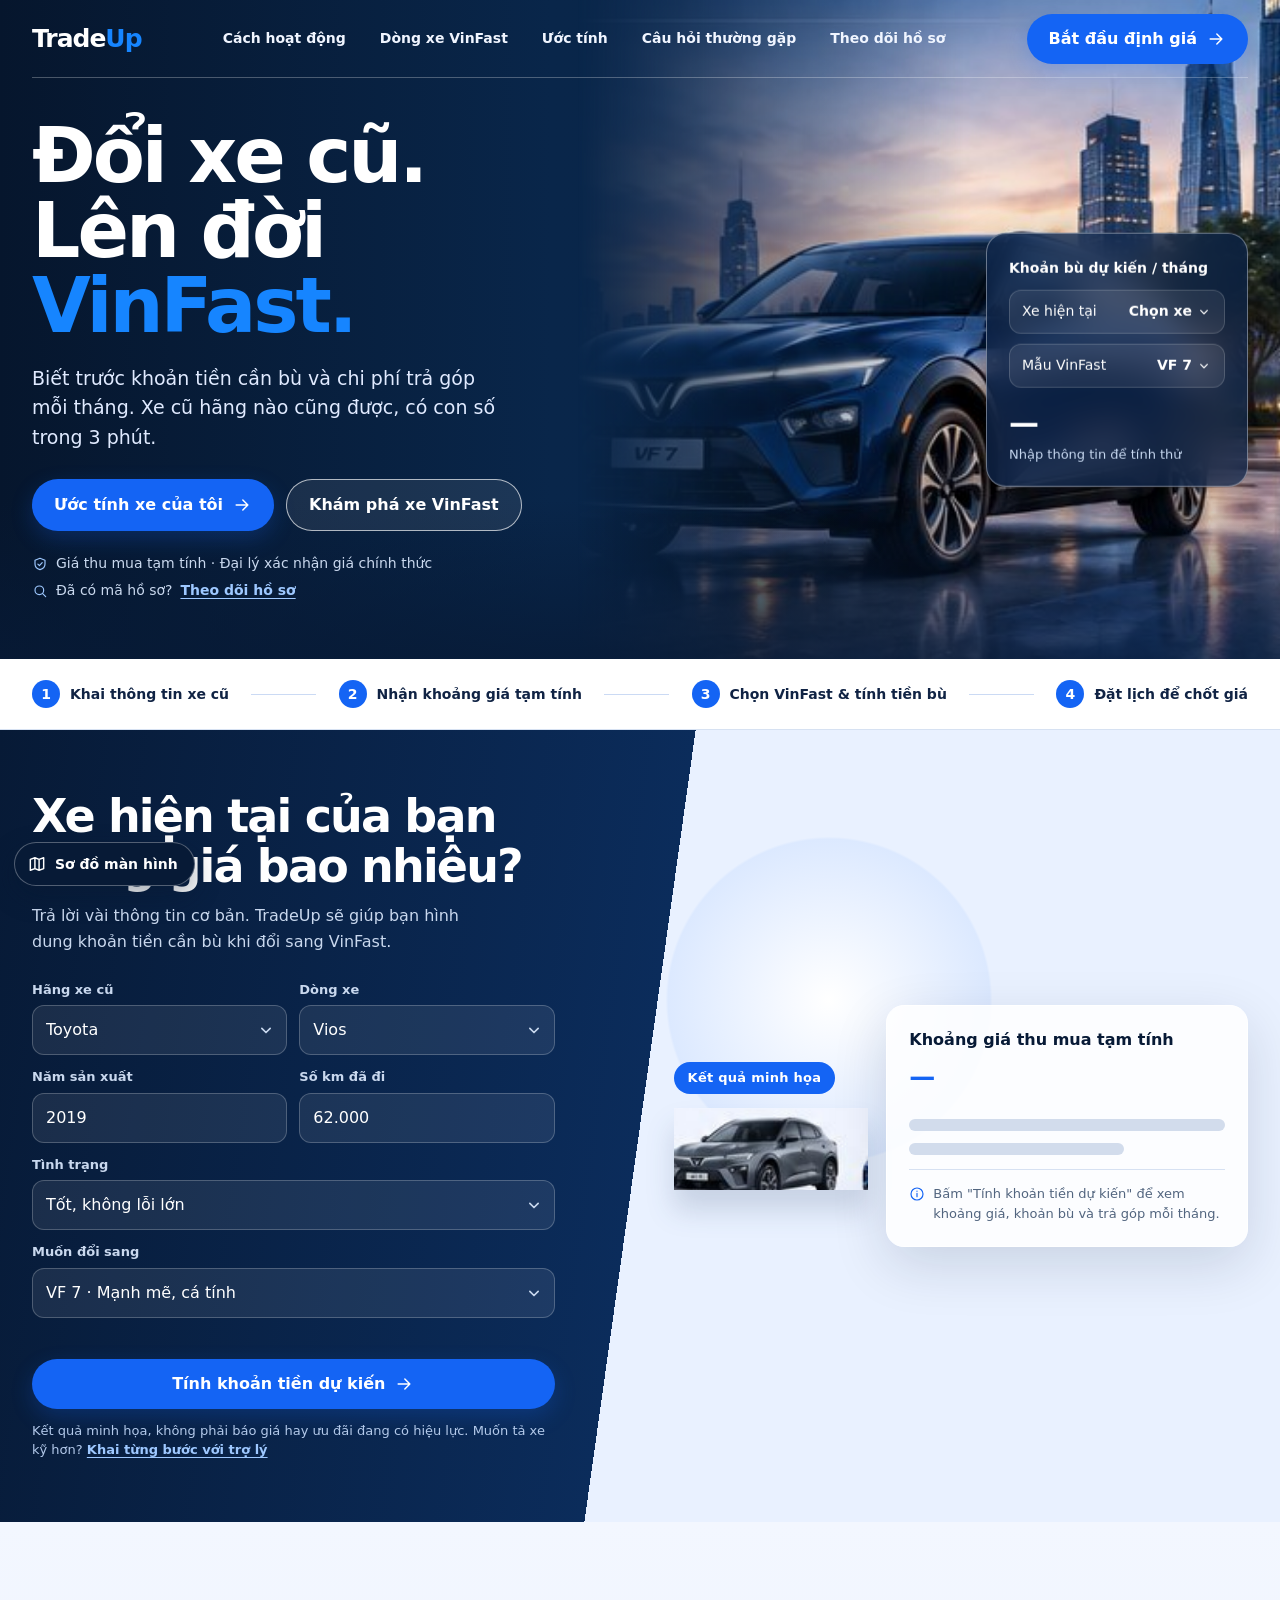
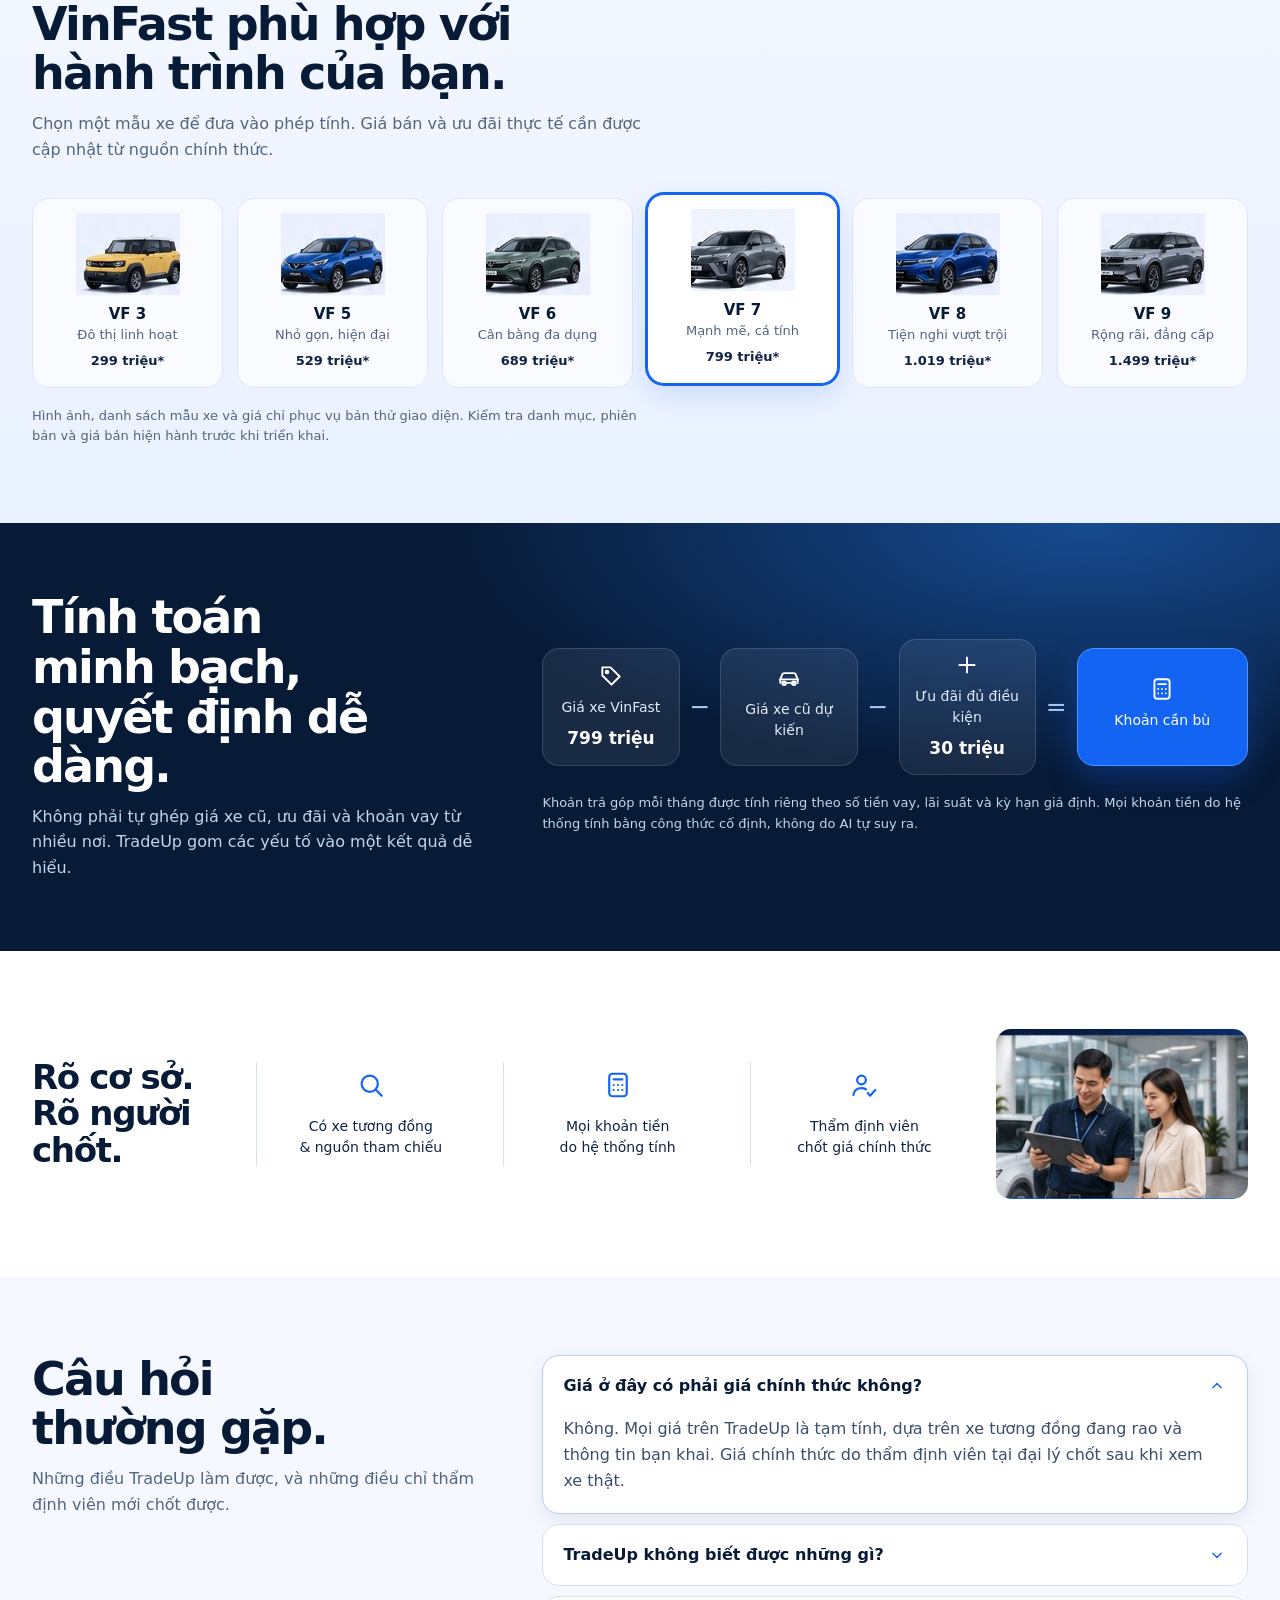
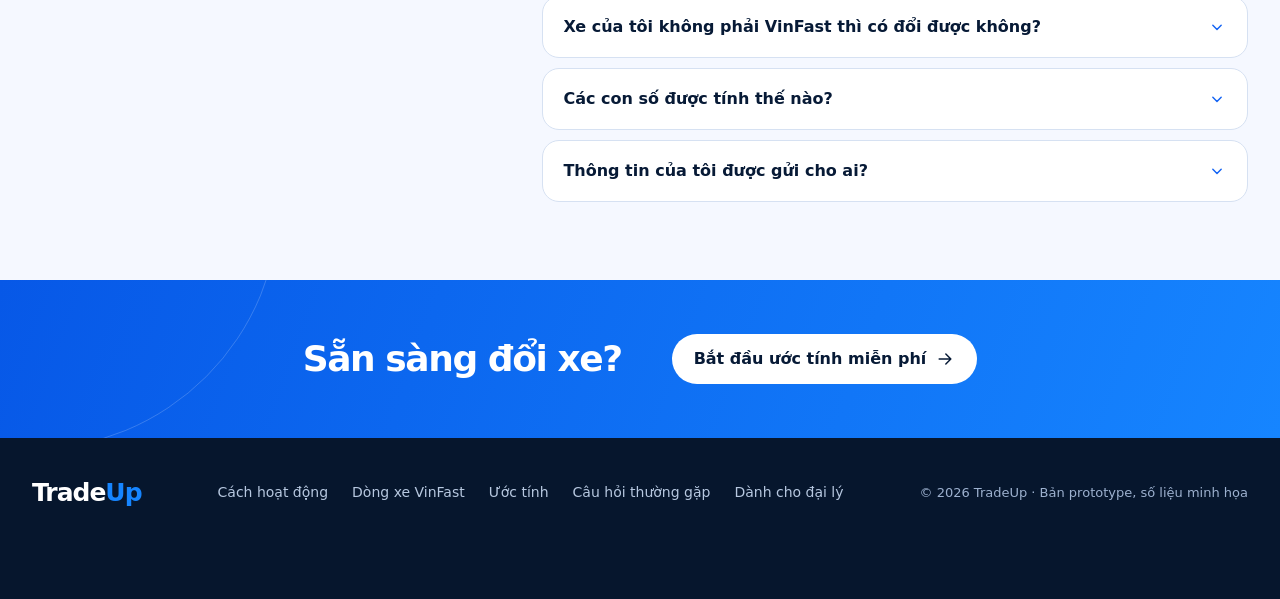
==== index.html @ f0292d06 "Add files via upload" ====
<!DOCTYPE html>
<html lang="vi">
<head>
<meta charset="UTF-8">
<meta name="viewport" content="width=device-width, initial-scale=1.0">
<meta name="theme-color" content="#071a36">
<meta name="description" content="TradeUp: biết trước khoảng giá xe cũ, khoản tiền cần bù và trả góp mỗi tháng khi đổi sang VinFast. Giá tạm tính, đại lý chốt giá chính thức.">
<title>TradeUp — Đổi xe cũ, lên đời VinFast</title>
<link rel="preload" as="image" href="assets/img/hero.jpg">
<link rel="stylesheet" href="assets/css/base.css">
</head>
<body>
<header class="topbar">
  <div class="container nav">
    <a class="logo" href="#home" aria-label="TradeUp, về đầu trang">Trade<span>Up</span></a>
    <nav class="navlinks" id="navlinks" aria-label="Điều hướng chính">
      <a href="#how">Cách hoạt động</a><a href="#models">Dòng xe VinFast</a>
      <a href="#estimate">Ước tính</a><a href="#faq">Câu hỏi thường gặp</a>
      <a href="flow.html#/track">Theo dõi hồ sơ</a>
    </nav>
    <a class="btn" href="#estimate">Bắt đầu định giá <svg class="ic" aria-hidden="true"><use href="#i-arrow"/></svg></a>
    <button class="iconbtn nav-menu" type="button" id="navMenu" aria-expanded="false" aria-controls="navlinks" aria-label="Mở menu"><svg class="ic" aria-hidden="true"><use href="#i-menu"/></svg></button>
  </div>
</header>

<main>
<section class="hero" id="home">
  <div class="hero-photo" role="img" aria-label="VinFast VF 7 màu xanh đậm trên phố đêm"></div>
  <div class="container hero-content">
    <div>
      <h1>Đổi xe cũ.<br>Lên đời <em>VinFast.</em></h1>
      <p class="hero-lead">Biết trước khoản tiền cần bù và chi phí trả góp mỗi tháng. Xe cũ hãng nào cũng được, có con số trong 3 phút.</p>
      <div class="hero-actions">
        <a class="btn" href="#estimate">Ước tính xe của tôi <svg class="ic" aria-hidden="true"><use href="#i-arrow"/></svg></a>
        <a class="btn ghost" href="#models">Khám phá xe VinFast</a>
      </div>
      <div class="hero-meta">
        <span><svg class="ic" aria-hidden="true"><use href="#i-shield"/></svg>Giá thu mua tạm tính · Đại lý xác nhận giá chính thức</span>
        <span><svg class="ic" aria-hidden="true"><use href="#i-search"/></svg>Đã có mã hồ sơ? <a class="link" href="flow.html#/track">Theo dõi hồ sơ</a></span>
      </div>
    </div>
    <div class="hero-visual">
      <aside class="hero-card" aria-label="Khoản bù dự kiến mỗi tháng">
        <strong>Khoản bù dự kiến / tháng</strong>
        <a class="field" href="#estimate"><span>Xe hiện tại</span><b id="heroCar">Chọn xe <svg class="ic" aria-hidden="true"><use href="#i-chevron"/></svg></b></a>
        <a class="field" href="#models"><span>Mẫu VinFast</span><b><span id="heroModel">VF 7</span> <svg class="ic" aria-hidden="true"><use href="#i-chevron"/></svg></b></a>
        <div class="amount" id="heroMonthly" aria-live="polite">—</div>
        <small id="heroHint">Nhập thông tin để tính thử</small>
      </aside>
    </div>
  </div>
</section>

<section class="steps" id="how" aria-label="Cách hoạt động">
  <ol class="container step-row">
    <li class="step"><b>1</b>Khai thông tin xe cũ</li><li class="step-line" aria-hidden="true"></li>
    <li class="step"><b>2</b>Nhận khoảng giá tạm tính</li><li class="step-line" aria-hidden="true"></li>
    <li class="step"><b>3</b>Chọn VinFast &amp; tính tiền bù</li><li class="step-line" aria-hidden="true"></li>
    <li class="step"><b>4</b>Đặt lịch để chốt giá</li>
  </ol>
</section>

<section class="valuation" id="estimate">
  <div class="container val-grid">
    <div class="val-form on-dark">
      <h2 class="display">Xe hiện tại của bạn<br>đáng giá bao nhiêu?</h2>
      <p>Trả lời vài thông tin cơ bản. TradeUp sẽ giúp bạn hình dung khoản tiền cần bù khi đổi sang VinFast.</p>
      <form id="tradeForm" novalidate>
        <div class="form-grid">
          <label>Hãng xe cũ<select class="control" id="brand"></select></label>
          <label>Dòng xe<select class="control" id="model"></select></label>
          <label>Năm sản xuất<input class="control num" id="year" type="number" inputmode="numeric" min="1990" max="2026" value="2019" required></label>
          <label>Số km đã đi<input class="control num" id="km" type="text" inputmode="numeric" value="62.000" autocomplete="off" required></label>
          <label class="full">Tình trạng<select class="control" id="condition"><option value="good">Tốt, không lỗi lớn</option><option value="normal">Đã qua sử dụng, từng va chạm nhẹ</option><option value="rough">Có hư hỏng cần kiểm tra</option></select></label>
          <label class="full">Muốn đổi sang<select class="control" id="target"></select></label>
        </div>
        <div class="form-error" id="formError" role="alert"></div>
        <button class="btn block" type="submit">Tính khoản tiền dự kiến <svg class="ic" aria-hidden="true"><use href="#i-arrow"/></svg></button>
        <p class="form-hint" id="formHint">Kết quả minh họa, không phải báo giá hay ưu đãi đang có hiệu lực. Muốn tả xe kỹ hơn? <a class="link" href="flow.html#/intake">Khai từng bước với trợ lý</a></p>
      </form>
    </div>
    <div class="val-preview">
      <div class="car-stage">
        <span class="pill">Kết quả minh họa</span>
        <img src="assets/img/used-car.jpg" width="125" height="82" alt="Hình minh họa xe đã qua sử dụng">
      </div>
      <div class="result-card" id="resultCard" aria-live="polite">
        <h3>Khoảng giá thu mua tạm tính</h3>
        <div id="resultBody">
          <div class="big">—</div>
          <div class="skeleton" style="margin:22px 0 12px"></div>
          <div class="skeleton" style="width:68%"></div>
          <div class="info"><svg class="ic" aria-hidden="true"><use href="#i-info"/></svg><span>Bấm "Tính khoản tiền dự kiến" để xem khoảng giá, khoản bù và trả góp mỗi tháng.</span></div>
        </div>
      </div>
    </div>
  </div>
</section>

<section class="models" id="models">
  <div class="container">
    <div class="section-head">
      <h2 class="display">VinFast phù hợp với<br>hành trình của bạn.</h2>
      <p>Chọn một mẫu xe để đưa vào phép tính. Giá bán và ưu đãi thực tế cần được cập nhật từ nguồn chính thức.</p>
    </div>
    <div class="model-grid" id="modelGrid"></div>
    <p class="model-note">Hình ảnh, danh sách mẫu xe và giá chỉ phục vụ bản thử giao diện. Kiểm tra danh mục, phiên bản và giá bán hiện hành trước khi triển khai.</p>
  </div>
</section>

<section class="calc-band on-dark" aria-labelledby="calcTitle">
  <div class="container calc-grid">
    <div>
      <h2 class="display" id="calcTitle">Tính toán minh bạch,<br>quyết định dễ dàng.</h2>
      <p>Không phải tự ghép giá xe cũ, ưu đãi và khoản vay từ nhiều nơi. TradeUp gom các yếu tố vào một kết quả dễ hiểu.</p>
    </div>
    <div>
      <div class="equation">
        <div class="eq-item"><svg class="ic" aria-hidden="true"><use href="#i-tag"/></svg>Giá xe VinFast<span class="v" id="eqList"></span></div><div class="operator" aria-hidden="true">−</div>
        <div class="eq-item"><svg class="ic" aria-hidden="true"><use href="#i-car"/></svg>Giá xe cũ dự kiến<span class="v" id="eqUsed"></span></div><div class="operator op-2" aria-hidden="true">−</div>
        <div class="eq-item"><svg class="ic" aria-hidden="true"><use href="#i-plus"/></svg>Ưu đãi đủ điều kiện<span class="v" id="eqPromo"></span></div><div class="operator" aria-hidden="true">=</div>
        <div class="eq-item result"><svg class="ic" aria-hidden="true"><use href="#i-calc"/></svg>Khoản cần bù<span class="v" id="eqTop"></span></div>
      </div>
      <p class="calc-note">Khoản trả góp mỗi tháng được tính riêng theo số tiền vay, lãi suất và kỳ hạn giả định. Mọi khoản tiền do hệ thống tính bằng công thức cố định, không do AI tự suy ra.</p>
    </div>
  </div>
</section>

<section class="trust" aria-labelledby="trustTitle">
  <div class="container trust-grid">
    <div class="trust-title"><h2 class="display" id="trustTitle">Rõ cơ sở.<br>Rõ người chốt.</h2></div>
    <div class="trust-item"><svg class="ic" aria-hidden="true"><use href="#i-search"/></svg><p>Có xe tương đồng<br>&amp; nguồn tham chiếu</p></div>
    <div class="trust-item"><svg class="ic" aria-hidden="true"><use href="#i-calc"/></svg><p>Mọi khoản tiền<br>do hệ thống tính</p></div>
    <div class="trust-item"><svg class="ic" aria-hidden="true"><use href="#i-usercheck"/></svg><p>Thẩm định viên<br>chốt giá chính thức</p></div>
    <img class="dealer-img" src="assets/img/dealer.jpg" width="434" height="187" loading="lazy" alt="Tư vấn viên trao đổi với khách hàng tại đại lý">
  </div>
</section>

<section class="faq" id="faq" aria-labelledby="faqTitle">
  <div class="container faq-grid">
    <div class="section-head">
      <h2 class="display" id="faqTitle">Câu hỏi<br>thường gặp.</h2>
      <p>Những điều TradeUp làm được, và những điều chỉ thẩm định viên mới chốt được.</p>
    </div>
    <div class="faq-list">
      <details open><summary>Giá ở đây có phải giá chính thức không?<svg class="ic" aria-hidden="true"><use href="#i-chevron"/></svg></summary><p>Không. Mọi giá trên TradeUp là tạm tính, dựa trên xe tương đồng đang rao và thông tin bạn khai. Giá chính thức do thẩm định viên tại đại lý chốt sau khi xem xe thật.</p></details>
      <details><summary>TradeUp không biết được những gì?<svg class="ic" aria-hidden="true"><use href="#i-chevron"/></svg></summary><p>Hệ thống không thấy được máy, gầm và giấy tờ xe. Lãi suất chỉ là số minh họa. Ưu đãi có thể thay đổi theo đợt và do đại lý xác nhận lần cuối.</p></details>
      <details><summary>Xe của tôi không phải VinFast thì có đổi được không?<svg class="ic" aria-hidden="true"><use href="#i-chevron"/></svg></summary><p>Được. TradeUp nhận xe cũ của mọi hãng, xăng hay điện. Xe mới thì chỉ tính cho các mẫu VinFast.</p></details>
      <details><summary>Các con số được tính thế nào?<svg class="ic" aria-hidden="true"><use href="#i-chevron"/></svg></summary><p>Khoản cần bù bằng giá xe VinFast trừ ưu đãi đủ điều kiện, trừ giá xe cũ tạm tính. Mỗi con số bấm vào được để xem nguồn và ngày dữ liệu. Tiền do công thức cố định tính, trợ lý AI chỉ giúp hiểu thông tin bạn nhập và giải thích kết quả.</p></details>
      <details><summary>Thông tin của tôi được gửi cho ai?<svg class="ic" aria-hidden="true"><use href="#i-chevron"/></svg></summary><p>Chỉ khi bạn bấm xác nhận gửi hồ sơ, thông tin xe, khoảng giá tạm tính, họ tên và số điện thoại mới được gửi cho đại lý bạn chọn. Lịch sử trò chuyện không được gửi.</p></details>
    </div>
  </div>
</section>

<section class="cta">
  <div class="container cta-inner"><h2>Sẵn sàng đổi xe?</h2><a class="btn light" href="#estimate">Bắt đầu ước tính miễn phí <svg class="ic" aria-hidden="true"><use href="#i-arrow"/></svg></a></div>
</section>
</main>

<footer class="footer">
  <div class="container footer-row">
    <a class="logo" href="#home">Trade<span>Up</span></a>
    <div class="footer-links"><a href="#how">Cách hoạt động</a><a href="#models">Dòng xe VinFast</a><a href="#estimate">Ước tính</a><a href="#faq">Câu hỏi thường gặp</a><a href="dealer.html">Dành cho đại lý</a></div>
    <small>© 2026 TradeUp · Bản prototype, số liệu minh họa</small>
  </div>
</footer>

<script src="assets/js/data.js"></script>
<script src="assets/js/store.js"></script>
<script src="assets/js/ui.js"></script>
<script src="assets/js/landing.js"></script>
</body>
</html>
---- assets/css/base.css ----
/* TradeUp: tokens + shared components + landing page.
   Look follows docs/tradeup-landing-page.html. */
:root {
  --blue: #1464f4; --blue-600: #0755df; --blue-300: #1685ff; --sky: #9ec8ff;
  --navy: #071a36; --navy-2: #0d2a52; --navy-deep: #06162d;
  --ink: #102344; --muted: #52657f; --ice: #eef4ff; --ground: #f5f8ff; --line: #d6e1f2; --white: #fff;
  --on-navy: #e0eaff; --on-navy-muted: #b9cbe6;
  --warn: #8a4a00; --warn-bg: #fff3dc; --warn-line: #f1cf8f;
  --danger: #b4232a; --danger-bg: #fdecec; --ok: #0b6b43; --ok-bg: #e3f6ec;
  --radius: 22px; --radius-md: 17px; --radius-sm: 12px;
  --shadow: 0 18px 55px rgba(7, 26, 54, .14); --shadow-sm: 0 6px 18px rgba(7, 26, 54, .08);
  --max: 1240px;
  --ease: cubic-bezier(.16, 1, .3, 1);
  --font: Inter, ui-sans-serif, system-ui, -apple-system, "Segoe UI", Roboto, "Helvetica Neue", Arial, sans-serif;
}
*, *::before, *::after { box-sizing: border-box; }
html { scroll-behavior: smooth; -webkit-text-size-adjust: 100%; scrollbar-color: #9db4d6 var(--ground); }
body { margin: 0; font-family: var(--font); font-size: 16px; line-height: 1.5; color: var(--ink); background: var(--ground); accent-color: var(--blue); caret-color: var(--blue); }
::selection { background: var(--blue); color: #fff; }
a { color: inherit; text-decoration: none; }
button, input, select, textarea { font: inherit; color: inherit; }
button { cursor: pointer; }
img { max-width: 100%; display: block; }
h1, h2, h3, p { margin: 0; }
h1, h2, h3 { text-wrap: balance; }
:focus-visible { outline: 3px solid var(--blue-300); outline-offset: 2px; border-radius: 6px; }
.on-dark :focus-visible, .topbar :focus-visible, .hero :focus-visible { outline-color: #a8d0ff; }
.num { font-variant-numeric: tabular-nums; }
.sr-only { position: absolute; width: 1px; height: 1px; overflow: hidden; clip: rect(0 0 0 0); white-space: nowrap; }
.container { width: min(var(--max), calc(100% - 64px)); margin-inline: auto; }
.ic { width: 20px; height: 20px; flex: none; }
.link { color: var(--blue); font-weight: 650; text-decoration: underline; text-underline-offset: 3px; text-decoration-thickness: 1px; }
.link:hover { color: var(--blue-600); }
.on-dark .link, .hero .link { color: var(--sky); }
.on-dark .link:hover, .hero .link:hover { color: #fff; }

/* Buttons */
.btn { border: 0; border-radius: 999px; min-height: 48px; padding: 13px 22px; background: var(--blue); color: #fff; font-weight: 750; display: inline-flex; align-items: center; justify-content: center; gap: 9px; text-align: center; transition: transform .25s var(--ease), background-color .2s, box-shadow .25s var(--ease); box-shadow: 0 8px 22px rgba(20, 100, 244, .24); }
.btn:hover { transform: translateY(-2px); background: var(--blue-600); box-shadow: 0 12px 26px rgba(20, 100, 244, .3); }
.btn:active { transform: translateY(0); }
.btn[disabled], .btn[aria-disabled="true"] { background: #c3cfe2; color: #56657c; box-shadow: none; cursor: not-allowed; transform: none; }
.btn.ghost { background: rgba(255, 255, 255, .08); border: 1px solid rgba(255, 255, 255, .66); box-shadow: none; }
.btn.ghost:hover { background: rgba(255, 255, 255, .18); }
.btn.light { background: #fff; color: var(--navy); box-shadow: none; }
.btn.light:hover { background: var(--ice); }
.btn.outline { background: #fff; color: var(--blue); border: 1px solid #b9cdf0; box-shadow: none; }
.btn.outline:hover { background: var(--ice); border-color: var(--blue); }
.btn.outline.danger { color: var(--danger); border-color: #ecc1c3; }
.btn.outline.danger:hover { background: var(--danger-bg); border-color: var(--danger); }
.btn.sm { min-height: 44px; padding: 9px 16px; font-size: 15px; }
.btn.block { width: 100%; }
.iconbtn { width: 44px; height: 44px; border-radius: 50%; border: 0; background: transparent; display: inline-grid; place-items: center; color: inherit; transition: background-color .2s; }
.iconbtn:hover { background: rgba(20, 100, 244, .12); }
.logo { font-size: 25px; font-weight: 850; letter-spacing: -.04em; color: inherit; }
.logo span { color: var(--blue-300); }

/* Range bar: one drawing for every price range in the product */
.rbar { margin: 44px 0 10px; }
.rbar-tick.end i { transform: translateX(-94%); }
.rbar-track { position: relative; height: 12px; border-radius: 20px; background: #dbe6f7; }
.rbar-band { position: absolute; top: 0; bottom: 0; border-radius: 20px; background: linear-gradient(90deg, var(--blue), #66c4ff); transform-origin: left; }
.rbar-band::before, .rbar-band::after { content: ""; position: absolute; top: -2px; width: 16px; height: 16px; border-radius: 50%; background: var(--blue); border: 2px solid #fff; }
.rbar-band::before { left: -6px; } .rbar-band::after { right: -6px; }
.rbar-tick { position: absolute; top: -5px; height: 22px; width: 2px; background: var(--ink); }
.rbar-tick i { position: absolute; bottom: 26px; left: 50%; transform: translateX(-50%); white-space: nowrap; font-style: normal; font-size: 13px; color: var(--muted); }
.rbar-marker { position: absolute; top: -7px; width: 26px; height: 26px; margin-left: -13px; border-radius: 50%; background: var(--navy); border: 4px solid #fff; box-shadow: 0 4px 10px rgba(7, 26, 54, .3); transition: left .35s var(--ease), background-color .2s; }
.rbar-marker.out { background: #c46a00; }
.reveal .rbar-band { animation: wipe .9s var(--ease) both; }
@keyframes wipe { from { clip-path: inset(-6px 100% -6px -8px); } to { clip-path: inset(-6px -8px -6px -8px); } }

/* Notes */
.note { display: flex; gap: 10px; align-items: flex-start; padding: 12px 14px; border-radius: var(--radius-sm); background: var(--ice); color: #33486a; font-size: 15px; line-height: 1.5; }
.note .ic { margin-top: 2px; color: var(--blue); }
.note.warn { background: var(--warn-bg); color: var(--warn); border: 1px solid var(--warn-line); }
.note.warn .ic { color: #b86200; }
.pill { display: inline-flex; align-items: center; gap: 6px; background: var(--blue); color: #fff; padding: 6px 14px; border-radius: 99px; font-size: 13px; font-weight: 750; letter-spacing: .02em; }
.pill.soft { background: #dce9ff; color: #0c47b3; }
.pill.wait { background: var(--warn-bg); color: var(--warn); }
.pill.done { background: var(--ok-bg); color: var(--ok); }
.pill.off { background: #e6eaf1; color: #4b5a70; }

/* Dialog / bottom sheet */
dialog.sheet { border: 0; padding: 22px; border-radius: var(--radius); width: min(520px, calc(100% - 24px)); max-height: min(86dvh, 760px); color: var(--ink); background: #fff; box-shadow: 0 30px 90px rgba(6, 22, 45, .45); }
dialog.sheet::backdrop { background: rgba(6, 22, 45, .58); backdrop-filter: blur(3px); }
dialog.sheet[open] { animation: sheet-in .35s var(--ease); }
@keyframes sheet-in { from { opacity: 0; transform: translateY(18px); } }
.sheet-head { display: flex; align-items: center; justify-content: space-between; gap: 12px; margin: -6px -8px 8px 0; }
.sheet-head h2 { font-size: 21px; letter-spacing: -.02em; color: var(--navy); }
.sheet h3 { font-size: 14px; font-weight: 750; color: var(--muted); margin: 18px 0 8px; }
.sheet-note { color: var(--muted); font-size: 15px; }
.sheet-actions { display: flex; gap: 10px; margin-top: 20px; }
.sheet-actions .btn { flex: 1; }
.rows { margin: 0; padding: 0; list-style: none; }
.rows li, .kv { display: flex; justify-content: space-between; gap: 16px; padding: 11px 0; border-bottom: 1px solid var(--line); }
.rows li:last-child { border-bottom: 0; }
.kv dt, .rows .k { color: var(--muted); } .kv dd { margin: 0; font-weight: 650; text-align: right; }
.check { display: flex; gap: 12px; align-items: flex-start; min-height: 44px; padding: 8px 0; cursor: pointer; }
.check input { width: 22px; height: 22px; margin: 1px 0 0; flex: none; }

/* Prototype screen map */
.proto-fab { position: fixed; left: 14px; bottom: 14px; z-index: 40; display: inline-flex; align-items: center; gap: 8px; min-height: 44px; padding: 0 16px 0 12px; border-radius: 999px; border: 1px solid rgba(255, 255, 255, .3); background: var(--navy); color: #fff; font-size: 14px; font-weight: 650; box-shadow: 0 10px 26px rgba(6, 22, 45, .35); transition: transform .25s var(--ease), background-color .2s; }
.proto-fab:hover { background: var(--navy-2); transform: translateY(-2px); }
.proto-list { list-style: none; margin: 0; padding: 0; display: grid; grid-template-columns: 1fr 1fr; gap: 6px; }
.proto-list a { display: flex; align-items: center; min-height: 44px; padding: 8px 12px; border-radius: var(--radius-sm); background: var(--ice); font-size: 15px; font-weight: 600; transition: background-color .2s; }
.proto-list a:hover { background: #dce9ff; color: var(--blue-600); }
.proto-tools { display: grid; gap: 8px; justify-items: start; }
.toast { position: fixed; left: 50%; bottom: 76px; z-index: 60; transform: translate(-50%, 20px); opacity: 0; pointer-events: none; max-width: calc(100% - 32px); padding: 12px 18px; border-radius: 14px; background: var(--navy); color: #fff; font-size: 15px; box-shadow: var(--shadow); transition: opacity .25s, transform .35s var(--ease); }
.toast.show { opacity: 1; transform: translate(-50%, 0); }

/* ---------- Landing ---------- */
.topbar { position: absolute; z-index: 5; left: 0; right: 0; top: 0; color: #fff; }
.nav { height: 78px; display: flex; align-items: center; justify-content: space-between; gap: 20px; border-bottom: 1px solid rgba(255, 255, 255, .27); }
.navlinks { display: flex; gap: 34px; font-size: 14px; font-weight: 650; color: #f0f5ff; }
.navlinks a { padding: 12px 0; transition: color .2s; }
.navlinks a:hover { color: #8fc1ff; }
.nav-menu { display: none; }
.hero { min-height: 640px; color: #fff; position: relative; overflow: hidden; background: linear-gradient(90deg, #06162d 0%, #09264a 43%, #0a2544 100%); display: flex; align-items: center; padding: 118px 0 58px; }
.hero-photo { position: absolute; top: 0; bottom: 0; right: -44px; width: min(72%, 900px); background: url("../img/hero.jpg") right center / cover no-repeat; -webkit-mask-image: linear-gradient(90deg, transparent 17%, rgba(0, 0, 0, .55) 38%, #000 60%); mask-image: linear-gradient(90deg, transparent 17%, rgba(0, 0, 0, .55) 38%, #000 60%); }
.hero::after { content: ""; position: absolute; inset: auto 0 0; height: 160px; background: linear-gradient(transparent, rgba(7, 26, 54, .78)); }
.hero-content { position: relative; z-index: 1; display: grid; grid-template-columns: 1.05fr .95fr; align-items: center; gap: 24px; }
.hero h1 { font-size: clamp(44px, 6vw, 76px); line-height: .99; letter-spacing: -.04em; font-weight: 800; margin: 0 0 20px; max-width: 650px; }
.hero h1 em { font-style: normal; color: var(--blue-300); }
.hero-lead { font-size: 19px; line-height: 1.55; color: var(--on-navy); max-width: 480px; margin-bottom: 27px; }
.hero-actions { display: flex; gap: 12px; flex-wrap: wrap; }
.hero-meta { margin-top: 22px; color: #c9d8ee; font-size: 14px; display: grid; gap: 6px; }
.hero-meta span { display: flex; gap: 8px; align-items: center; }
.hero-meta .ic { width: 16px; height: 16px; color: var(--sky); }
.hero-visual { min-height: 360px; position: relative; }
.hero-card { position: absolute; right: 0; top: 50%; transform: translateY(-50%); width: 262px; padding: 22px; border: 1px solid rgba(255, 255, 255, .38); background: rgba(11, 36, 73, .74); -webkit-backdrop-filter: blur(16px); backdrop-filter: blur(16px); border-radius: 20px; box-shadow: 0 18px 60px rgba(0, 0, 0, .33); }
.hero-card strong { font-size: 14px; }
.field { margin-top: 10px; width: 100%; min-height: 44px; background: rgba(255, 255, 255, .08); border: 1px solid rgba(255, 255, 255, .16); border-radius: 12px; padding: 10px 12px; color: #fff; display: flex; justify-content: space-between; align-items: center; gap: 10px; font-size: 14px; text-align: left; transition: background-color .2s, border-color .2s; }
.field:hover { background: rgba(255, 255, 255, .16); border-color: rgba(255, 255, 255, .4); }
.field b { font-weight: 650; display: inline-flex; align-items: center; gap: 4px; }
.field .ic { width: 16px; height: 16px; }
.hero-card .amount { font-size: 30px; font-weight: 850; letter-spacing: -.03em; margin-top: 12px; font-variant-numeric: tabular-nums; }
.hero-card small { color: #c6d7ef; font-size: 13px; display: block; }

.steps { background: #fff; border-bottom: 1px solid var(--line); padding: 21px 0; }
.step-row { display: flex; align-items: center; justify-content: space-between; gap: 12px; list-style: none; margin: 0 auto; padding: 0; }
.step { display: flex; align-items: center; gap: 10px; font-size: 14px; font-weight: 750; white-space: nowrap; }
.step b { width: 28px; height: 28px; border-radius: 50%; display: grid; place-items: center; background: var(--blue); color: #fff; font-size: 14px; }
.step-line { height: 1px; flex: 1; background: #cbdaf4; max-width: 65px; }

h2.display { font-size: clamp(30px, 4vw, 46px); line-height: 1.08; letter-spacing: -.04em; font-weight: 800; color: var(--navy); margin-bottom: 12px; }
.section-head { max-width: 620px; margin-bottom: 34px; }
.section-head p { color: var(--muted); line-height: 1.65; }

.valuation { background: linear-gradient(98deg, var(--navy) 0%, #0b2c5b 50%, #e9f1ff 50%, #e9f1ff 100%); overflow: hidden; scroll-margin-top: 0; }
.val-grid { display: grid; grid-template-columns: .95fr 1.05fr; min-height: 470px; align-items: stretch; }
.val-form { padding: 62px 55px 62px 0; color: #fff; }
.val-form h2.display { color: #fff; }
.val-form > p { color: #c9d8ee; line-height: 1.6; max-width: 46ch; }
.form-grid { display: grid; grid-template-columns: 1fr 1fr; gap: 12px; margin: 25px 0 13px; }
.form-grid label { display: grid; gap: 6px; font-size: 13px; font-weight: 650; color: #c9d8ee; }
.form-grid .full { grid-column: 1 / -1; }
.control { width: 100%; min-height: 48px; border: 1px solid rgba(255, 255, 255, .22); border-radius: 12px; padding: 12px 13px; background: rgba(255, 255, 255, .08); color: #fff; font-size: 16px; font-weight: 500; outline: none; transition: border-color .2s, box-shadow .2s, background-color .2s; }
.control::placeholder { color: #b3c6e3; }
.control:hover { background: rgba(255, 255, 255, .13); }
.control:focus { border-color: #70a8ff; box-shadow: 0 0 0 3px rgba(20, 100, 244, .35); }
.control[aria-invalid="true"] { border-color: #ff9d9d; box-shadow: 0 0 0 3px rgba(255, 120, 120, .22); }
select.control { appearance: none; padding-right: 36px; background-image: url("data:image/svg+xml,%3Csvg xmlns='http://www.w3.org/2000/svg' viewBox='0 0 24 24' fill='none' stroke='%23c9d8ee' stroke-width='2' stroke-linecap='round' stroke-linejoin='round'%3E%3Cpath d='M7 10l5 5 5-5'/%3E%3C/svg%3E"); background-repeat: no-repeat; background-position: right 10px center; background-size: 20px; }
.control option { color: var(--ink); background: #fff; }
.form-error { min-height: 22px; margin: 2px 0 6px; color: #ffc4c4; font-size: 14px; }
.form-hint { font-size: 13px; color: #b3c9ea; margin-top: 12px; line-height: 1.5; }
.val-preview { padding: 54px 0 54px 64px; display: grid; grid-template-columns: .7fr 1.3fr; gap: 18px; align-items: center; position: relative; }
.val-preview::before { content: ""; position: absolute; width: 350px; height: 350px; border-radius: 50%; background: radial-gradient(circle, #fff 0%, #dce9ff 65%, transparent 66%); left: 7%; top: 12%; }
.car-stage { position: relative; z-index: 1; }
.car-stage img { width: 100%; max-width: 230px; aspect-ratio: 1.22; object-fit: cover; margin-top: 14px; mix-blend-mode: multiply; filter: drop-shadow(0 20px 14px rgba(23, 52, 90, .16)); }
.result-card { position: relative; z-index: 1; background: rgba(255, 255, 255, .86); border: 1px solid #fff; border-radius: 18px; padding: 22px; box-shadow: var(--shadow); }
.result-card h3 { font-size: 16px; color: var(--navy); }
.result-card .big { font-size: 26px; font-weight: 850; letter-spacing: -.03em; color: var(--blue); margin-top: 6px; font-variant-numeric: tabular-nums; }
.result-card .info { display: flex; gap: 8px; border-top: 1px solid var(--line); margin-top: 14px; padding-top: 14px; font-size: 13px; line-height: 1.55; color: var(--muted); }
.result-card .info .ic { width: 16px; height: 16px; margin-top: 2px; color: var(--blue); }
.result-card .sub { border-top: 1px solid var(--line); margin-top: 14px; padding-top: 14px; }
.result-card .sub small { color: var(--muted); font-size: 13px; display: block; }
.result-card .sub b { display: block; font-size: 22px; font-weight: 850; letter-spacing: -.03em; margin: 3px 0; font-variant-numeric: tabular-nums; }
.result-card .btn { margin-top: 16px; }
.skeleton { height: 12px; border-radius: 20px; background: #d2dcec; }

.models { background: linear-gradient(180deg, #f3f7ff, #eaf1ff); padding: 78px 0; }
.model-grid { display: grid; grid-template-columns: repeat(6, 1fr); gap: 14px; }
.model { background: rgba(255, 255, 255, .7); border: 1px solid #dce7f8; border-radius: var(--radius-md); padding: 14px 10px 17px; text-align: center; transition: transform .3s var(--ease), box-shadow .3s var(--ease), border-color .2s, background-color .2s; }
.model:hover, .model[aria-pressed="true"] { border-color: var(--blue); box-shadow: 0 10px 28px rgba(20, 100, 244, .13); transform: translateY(-4px); background: #fff; }
.model[aria-pressed="true"] { box-shadow: 0 0 0 2px var(--blue), 0 10px 28px rgba(20, 100, 244, .16); }
.model img { width: 104px; height: 82px; margin-inline: auto; object-fit: cover; mix-blend-mode: multiply; }
.model strong { display: block; margin-top: 8px; color: var(--navy); font-size: 15px; }
.model small { color: var(--muted); font-size: 13px; display: block; }
.model .from { margin-top: 6px; color: var(--ink); font-weight: 650; font-variant-numeric: tabular-nums; }
.model-note { margin-top: 18px; color: var(--muted); font-size: 13px; max-width: 75ch; }

.calc-band { background: radial-gradient(ellipse at 85% 0%, #174b91 0%, transparent 42%), var(--navy); color: #fff; padding: 70px 0; }
.calc-grid { display: grid; grid-template-columns: .8fr 1.2fr; gap: 40px; align-items: center; }
.calc-band h2.display { color: #fff; }
.calc-band p { color: #c4d5ed; line-height: 1.6; }
.equation { display: grid; grid-template-columns: 1fr auto 1fr auto 1fr auto 1.25fr; gap: 10px; align-items: center; }
.eq-item { min-height: 118px; border-radius: var(--radius-md); background: rgba(255, 255, 255, .075); border: 1px solid rgba(255, 255, 255, .13); display: flex; flex-direction: column; justify-content: center; align-items: center; gap: 8px; text-align: center; padding: 12px; font-size: 14px; color: #e2ecfa; }
.eq-item .ic { width: 26px; height: 26px; color: #fff; }
.eq-item .v { font-weight: 800; font-size: 17px; color: #fff; font-variant-numeric: tabular-nums; }
.eq-item.result { color: #fff; background: var(--blue); border-color: #4c93ff; box-shadow: 0 12px 32px rgba(20, 100, 244, .3); }
.operator { font-size: 25px; color: #a8c7f6; }
.calc-note { font-size: 13px; color: #a9bfdd; margin-top: 18px; }

.trust { background: #fff; padding: 78px 0; }
.trust-grid { display: grid; grid-template-columns: .9fr 1fr 1fr 1fr 1.1fr; gap: 18px; align-items: center; }
.trust-title h2 { font-size: 34px; margin: 0; }
.trust-item { border-left: 1px solid var(--line); padding: 8px 16px; text-align: center; }
.trust-item .ic { width: 30px; height: 30px; color: var(--blue); }
.trust-item p { font-size: 14px; line-height: 1.5; margin-top: 9px; }
.dealer-img { width: 100%; height: 170px; object-fit: cover; object-position: 100% 30%; border-radius: 15px; }

.faq { background: var(--ground); padding: 78px 0; }
.faq-grid { display: grid; grid-template-columns: .8fr 1.2fr; gap: 40px; align-items: start; }
.faq-list { display: grid; gap: 10px; }
.faq details { background: #fff; border: 1px solid var(--line); border-radius: var(--radius-md); transition: box-shadow .3s var(--ease), border-color .2s; }
.faq details[open] { border-color: #b9cdf0; box-shadow: var(--shadow-sm); }
.faq summary { list-style: none; cursor: pointer; display: flex; justify-content: space-between; align-items: center; gap: 14px; min-height: 60px; padding: 14px 20px; font-weight: 700; color: var(--navy); border-radius: var(--radius-md); }
.faq summary::-webkit-details-marker { display: none; }
.faq summary .ic { color: var(--blue); transition: transform .3s var(--ease); }
.faq details[open] summary .ic { transform: rotate(180deg); }
.faq details p { padding: 0 20px 18px; color: #3b4e6c; line-height: 1.65; max-width: 68ch; }

.cta { background: linear-gradient(110deg, #0758e7, #1685ff); color: #fff; padding: 52px 0; position: relative; overflow: hidden; }
.cta::before { content: ""; position: absolute; width: 500px; height: 500px; border: 1px solid rgba(255, 255, 255, .19); border-radius: 50%; left: -220px; top: -330px; }
.cta-inner { display: flex; align-items: center; justify-content: center; gap: 50px; position: relative; }
.cta h2 { font-size: 36px; letter-spacing: -.04em; font-weight: 800; }
.footer { background: var(--navy-deep); color: #b7c8e0; padding: 34px 0 86px; }
.footer-row { display: flex; align-items: center; justify-content: space-between; gap: 20px; }
.footer .logo { color: #fff; }
.footer-links { display: flex; gap: 24px; font-size: 14px; flex-wrap: wrap; }
.footer-links a { padding: 10px 0; } .footer-links a:hover { color: #fff; }
.footer small { font-size: 13px; color: #9db1cf; }

@media (max-width: 1080px) {
  .navlinks { gap: 20px; }
  .model-grid { grid-template-columns: repeat(3, 1fr); }
  .val-preview { grid-template-columns: 1fr; padding-left: 36px; }
  .car-stage { display: none; } .val-preview::before { display: none; }
}
@media (max-width: 900px) {
  .container { width: min(100% - 40px, var(--max)); }
  .hero-content { grid-template-columns: 1fr .7fr; }
  .hero-card { right: -10px; width: 220px; }
  .val-grid { grid-template-columns: 1fr; } .valuation { background: var(--navy); }
  .val-form { padding: 50px 0 30px; }
  .val-preview { background: #e9f1ff; margin: 0 -20px; padding: 32px 20px; grid-template-columns: .8fr 1fr; }
  .car-stage { display: block; }
  .calc-grid, .faq-grid { grid-template-columns: 1fr; gap: 28px; }
  .trust-grid { grid-template-columns: repeat(3, 1fr); } .trust-title { grid-column: 1 / -1; }
  .trust-item:first-of-type { border-left: 0; } .dealer-img { grid-column: 1 / -1; height: 220px; }
  .step-row { overflow-x: auto; justify-content: flex-start; scrollbar-width: none; }
  .step-line { min-width: 18px; }
}
@media (max-width: 720px) {
  .navlinks { display: none; position: absolute; top: 66px; left: 0; right: 0; flex-direction: column; gap: 0; padding: 8px 18px 16px; background: var(--navy); border-bottom: 1px solid rgba(255, 255, 255, .2); box-shadow: 0 18px 40px rgba(0, 0, 0, .4); font-size: 16px; }
  .navlinks.open { display: flex; }
  .navlinks a { padding: 13px 0; border-bottom: 1px solid rgba(255, 255, 255, .1); }
  .nav-menu { display: inline-grid; color: #fff; }
  .nav-menu:hover { background: rgba(255, 255, 255, .14); }
  .nav > .btn { display: none; }
}
@media (max-width: 620px) {
  .container { width: calc(100% - 36px); }
  .nav { height: 66px; }
  .hero { min-height: 0; padding: 104px 0 30px; }
  .hero-photo { top: auto; bottom: 0; right: -30px; width: 150%; height: 300px; background-position: right bottom; -webkit-mask-image: linear-gradient(180deg, transparent 0%, #000 60%); mask-image: linear-gradient(180deg, transparent 0%, #000 60%); opacity: .9; }
  .hero-content { grid-template-columns: 1fr; gap: 26px; }
  .hero h1 { font-size: clamp(42px, 13vw, 52px); }
  .hero-lead { font-size: 17px; }
  .hero-actions .btn { flex: 1 1 100%; }
  .hero-visual { min-height: 0; }
  .hero-card { position: relative; top: auto; right: auto; transform: none; width: 100%; padding: 16px; }
  .step { font-size: 14px; }
  .val-form { padding: 44px 0 26px; }
  .val-preview { grid-template-columns: 1fr; margin: 0 -18px; padding: 24px 18px 34px; }
  .car-stage { display: none; }
  .models, .trust, .faq, .calc-band { padding: 58px 0; }
  .model-grid { grid-template-columns: repeat(2, 1fr); }
  .equation { grid-template-columns: 1fr auto 1fr; gap: 8px; }
  .equation .op-2 { display: none; }
  .equation .eq-item:nth-of-type(3) { grid-column: 1; }
  .equation .result { grid-column: 1 / -1; min-height: 84px; }
  .trust-grid { grid-template-columns: 1fr; gap: 6px; }
  .trust-item { border-left: 0; border-top: 1px solid var(--line); padding: 16px 0; display: flex; align-items: center; gap: 14px; text-align: left; }
  .trust-item p { margin: 0; } .trust-item br { display: none; }
  .dealer-img { margin-top: 12px; }
  .cta-inner { flex-direction: column; gap: 20px; text-align: center; } .cta h2 { font-size: 30px; }
  .footer-row { flex-direction: column; align-items: flex-start; } .footer-links { gap: 4px 20px; }
  .proto-fab span { display: none; } .proto-fab { padding: 0; width: 46px; justify-content: center; }
  .proto-list { grid-template-columns: 1fr; }
}
@media (prefers-reduced-motion: reduce) {
  html { scroll-behavior: auto; }
  *, *::before, *::after { animation-duration: .01ms !important; transition-duration: .01ms !important; }
}
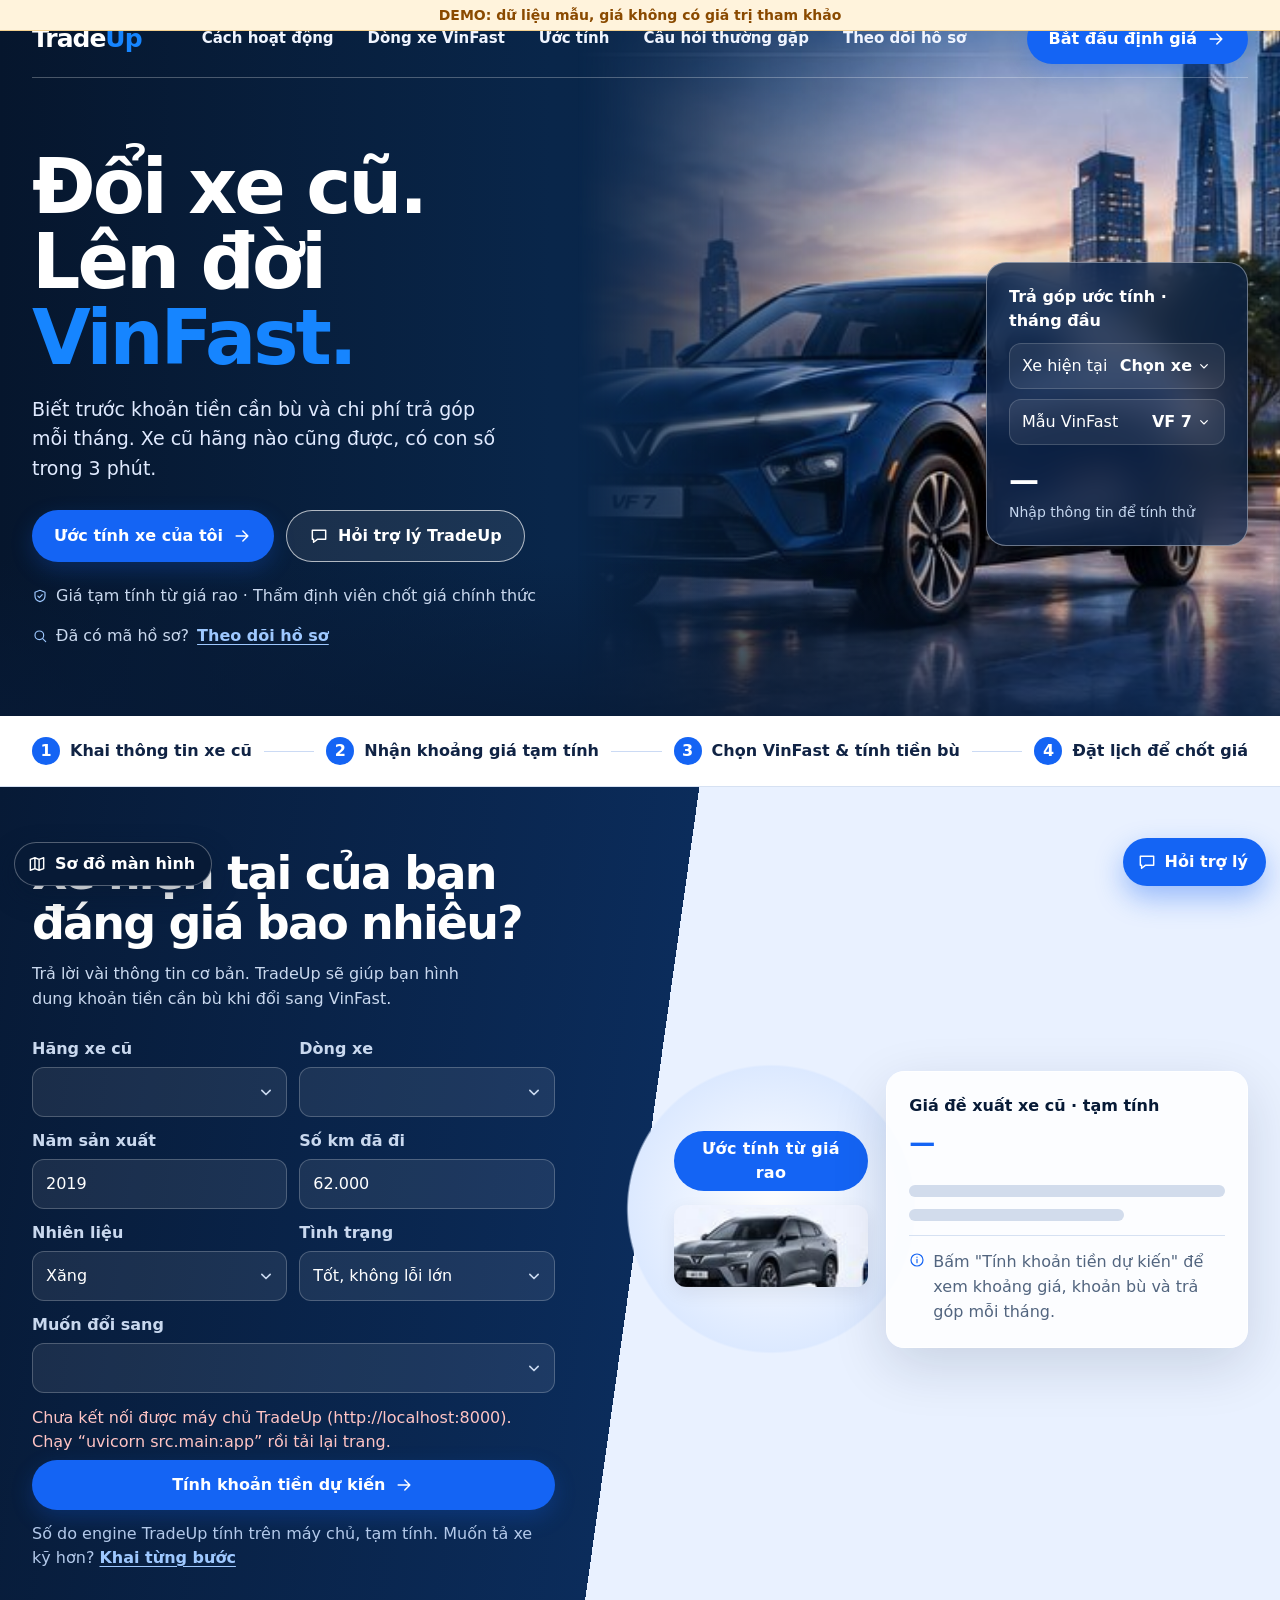
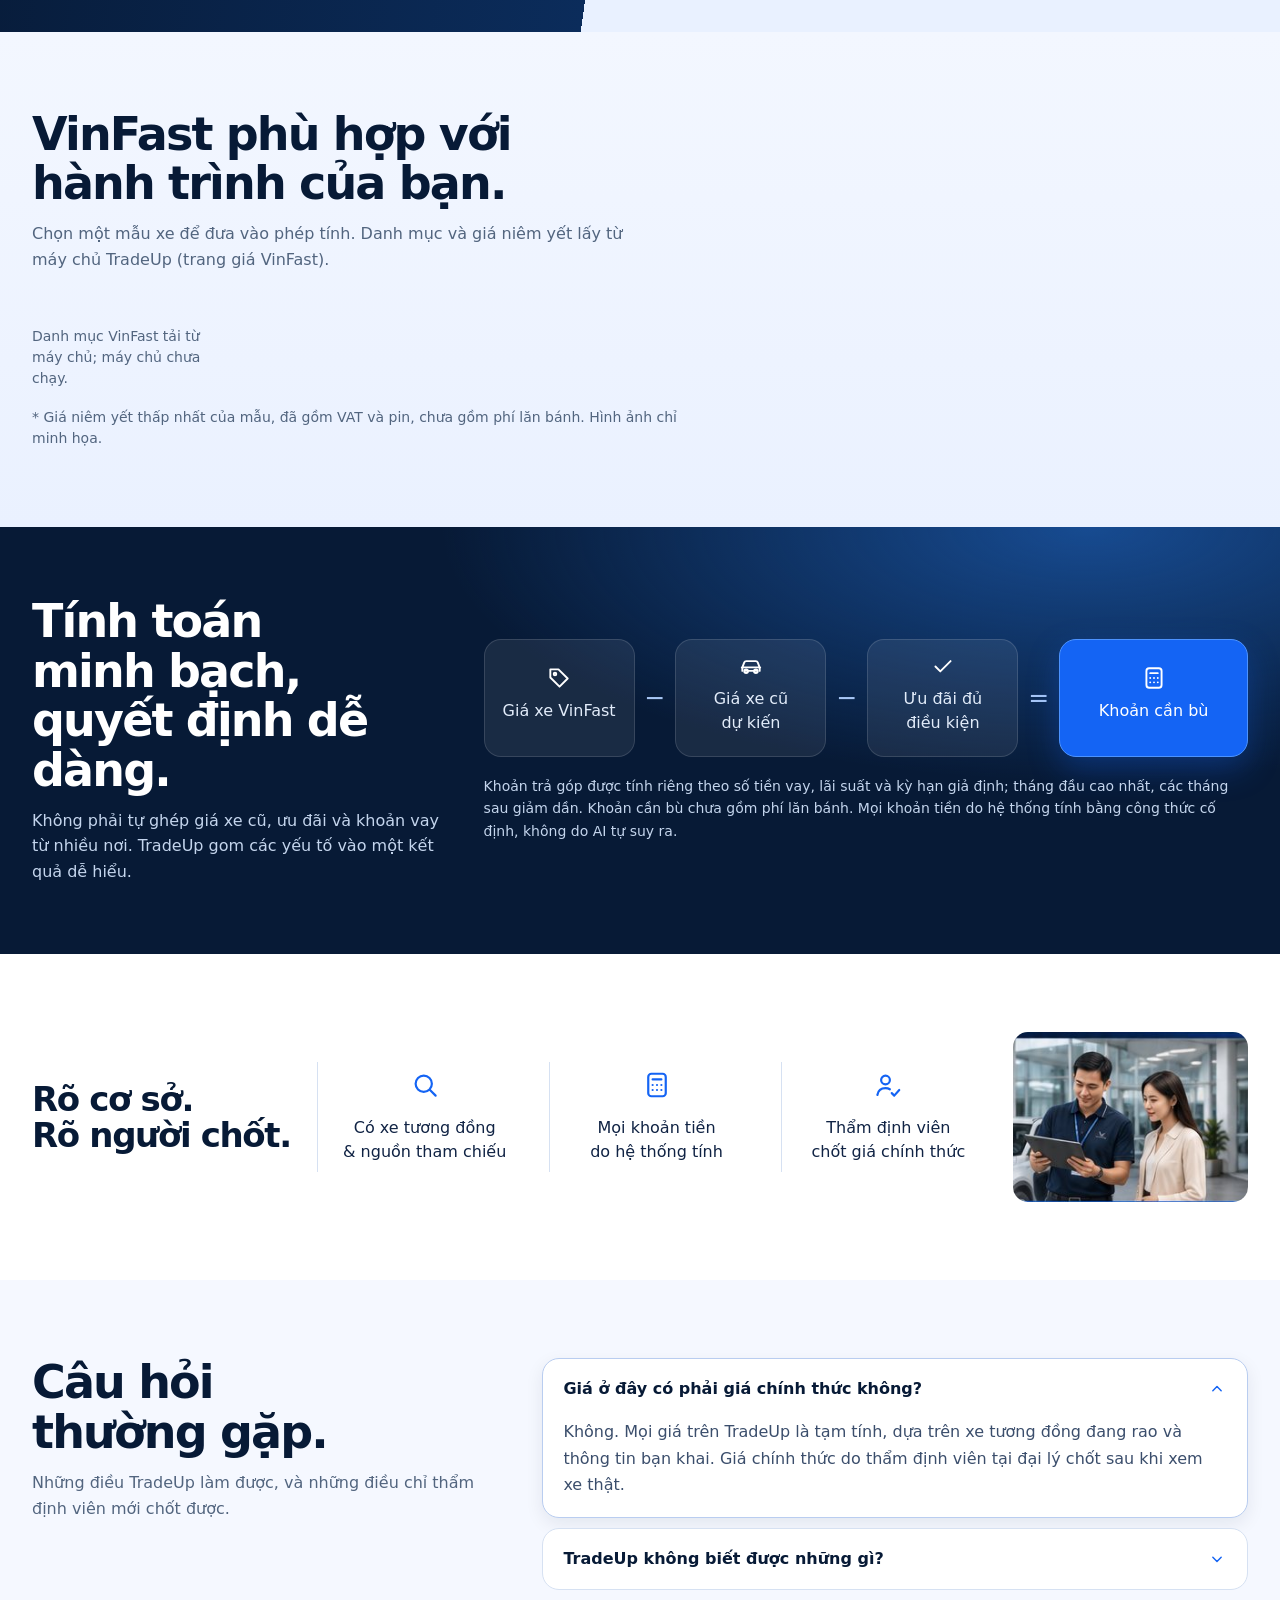
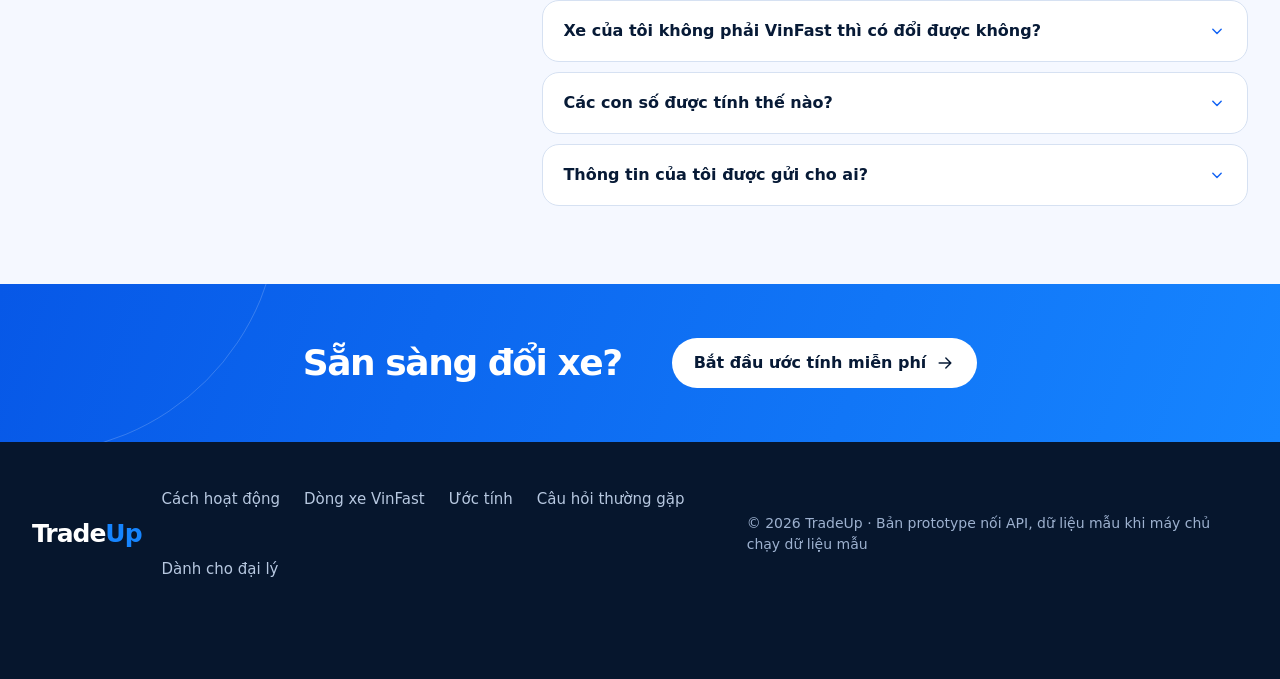
==== commit d7020ebe: "Sync web UI from P-029 develop (ca5863b) Pages now call the TradeUp API (default http://localhost:80" ====
--- a/index.html
+++ b/index.html
@@ -7,7 +7,7 @@
 <meta name="description" content="TradeUp: biết trước khoảng giá xe cũ, khoản tiền cần bù và trả góp mỗi tháng khi đổi sang VinFast. Giá tạm tính, đại lý chốt giá chính thức.">
 <title>TradeUp — Đổi xe cũ, lên đời VinFast</title>
 <link rel="preload" as="image" href="assets/img/hero.jpg">
-<link rel="stylesheet" href="assets/css/base.css">
+<link rel="stylesheet" href="assets/css/base.css?v=g2-1b">
 </head>
 <body>
 <header class="topbar">
@@ -32,16 +32,16 @@
       <p class="hero-lead">Biết trước khoản tiền cần bù và chi phí trả góp mỗi tháng. Xe cũ hãng nào cũng được, có con số trong 3 phút.</p>
       <div class="hero-actions">
         <a class="btn" href="#estimate">Ước tính xe của tôi <svg class="ic" aria-hidden="true"><use href="#i-arrow"/></svg></a>
-        <a class="btn ghost" href="#models">Khám phá xe VinFast</a>
+        <button class="btn ghost" type="button" id="heroChat"><svg class="ic" aria-hidden="true"><use href="#i-chat"/></svg>Hỏi trợ lý TradeUp</button>
       </div>
       <div class="hero-meta">
-        <span><svg class="ic" aria-hidden="true"><use href="#i-shield"/></svg>Giá thu mua tạm tính · Đại lý xác nhận giá chính thức</span>
+        <span><svg class="ic" aria-hidden="true"><use href="#i-shield"/></svg>Giá tạm tính từ giá rao · Thẩm định viên chốt giá chính thức</span>
         <span><svg class="ic" aria-hidden="true"><use href="#i-search"/></svg>Đã có mã hồ sơ? <a class="link" href="flow.html#/track">Theo dõi hồ sơ</a></span>
       </div>
     </div>
     <div class="hero-visual">
-      <aside class="hero-card" aria-label="Khoản bù dự kiến mỗi tháng">
-        <strong>Khoản bù dự kiến / tháng</strong>
+      <aside class="hero-card" aria-label="Khoản trả góp ước tính, tháng đầu">
+        <strong>Trả góp ước tính · tháng đầu</strong>
         <a class="field" href="#estimate"><span>Xe hiện tại</span><b id="heroCar">Chọn xe <svg class="ic" aria-hidden="true"><use href="#i-chevron"/></svg></b></a>
         <a class="field" href="#models"><span>Mẫu VinFast</span><b><span id="heroModel">VF 7</span> <svg class="ic" aria-hidden="true"><use href="#i-chevron"/></svg></b></a>
         <div class="amount" id="heroMonthly" aria-live="polite">—</div>
@@ -71,21 +71,22 @@
           <label>Dòng xe<select class="control" id="model"></select></label>
           <label>Năm sản xuất<input class="control num" id="year" type="number" inputmode="numeric" min="1990" max="2026" value="2019" required></label>
           <label>Số km đã đi<input class="control num" id="km" type="text" inputmode="numeric" value="62.000" autocomplete="off" required></label>
-          <label class="full">Tình trạng<select class="control" id="condition"><option value="good">Tốt, không lỗi lớn</option><option value="normal">Đã qua sử dụng, từng va chạm nhẹ</option><option value="rough">Có hư hỏng cần kiểm tra</option></select></label>
+          <label>Nhiên liệu<select class="control" id="fuel"><option value="xang">Xăng</option></select></label>
+          <label>Tình trạng<select class="control" id="condition"><option value="good">Tốt, không lỗi lớn</option><option value="normal">Đã qua sử dụng, từng va chạm nhẹ</option><option value="rough">Có hư hỏng cần kiểm tra</option></select></label>
           <label class="full">Muốn đổi sang<select class="control" id="target"></select></label>
         </div>
         <div class="form-error" id="formError" role="alert"></div>
         <button class="btn block" type="submit">Tính khoản tiền dự kiến <svg class="ic" aria-hidden="true"><use href="#i-arrow"/></svg></button>
-        <p class="form-hint" id="formHint">Kết quả minh họa, không phải báo giá hay ưu đãi đang có hiệu lực. Muốn tả xe kỹ hơn? <a class="link" href="flow.html#/intake">Khai từng bước với trợ lý</a></p>
+        <p class="form-hint" id="formHint">Số do engine TradeUp tính trên máy chủ, tạm tính. Muốn tả xe kỹ hơn? <a class="link" href="flow.html#/intake">Khai từng bước</a></p>
       </form>
     </div>
     <div class="val-preview">
       <div class="car-stage">
-        <span class="pill">Kết quả minh họa</span>
+        <span class="pill">Ước tính từ giá rao</span>
         <img src="assets/img/used-car.jpg" width="125" height="82" alt="Hình minh họa xe đã qua sử dụng">
       </div>
       <div class="result-card" id="resultCard" aria-live="polite">
-        <h3>Khoảng giá thu mua tạm tính</h3>
+        <h3>Giá đề xuất xe cũ · tạm tính</h3>
         <div id="resultBody">
           <div class="big">—</div>
           <div class="skeleton" style="margin:22px 0 12px"></div>
@@ -101,10 +102,10 @@
   <div class="container">
     <div class="section-head">
       <h2 class="display">VinFast phù hợp với<br>hành trình của bạn.</h2>
-      <p>Chọn một mẫu xe để đưa vào phép tính. Giá bán và ưu đãi thực tế cần được cập nhật từ nguồn chính thức.</p>
+      <p>Chọn một mẫu xe để đưa vào phép tính. Danh mục và giá niêm yết lấy từ máy chủ TradeUp (trang giá VinFast).</p>
     </div>
     <div class="model-grid" id="modelGrid"></div>
-    <p class="model-note">Hình ảnh, danh sách mẫu xe và giá chỉ phục vụ bản thử giao diện. Kiểm tra danh mục, phiên bản và giá bán hiện hành trước khi triển khai.</p>
+    <p class="model-note">* Giá niêm yết thấp nhất của mẫu, đã gồm VAT và pin, chưa gồm phí lăn bánh. Hình ảnh chỉ minh họa.</p>
   </div>
 </section>
 
@@ -118,10 +119,10 @@
       <div class="equation">
         <div class="eq-item"><svg class="ic" aria-hidden="true"><use href="#i-tag"/></svg>Giá xe VinFast<span class="v" id="eqList"></span></div><div class="operator" aria-hidden="true">−</div>
         <div class="eq-item"><svg class="ic" aria-hidden="true"><use href="#i-car"/></svg>Giá xe cũ dự kiến<span class="v" id="eqUsed"></span></div><div class="operator op-2" aria-hidden="true">−</div>
-        <div class="eq-item"><svg class="ic" aria-hidden="true"><use href="#i-plus"/></svg>Ưu đãi đủ điều kiện<span class="v" id="eqPromo"></span></div><div class="operator" aria-hidden="true">=</div>
+        <div class="eq-item"><svg class="ic" aria-hidden="true"><use href="#i-check"/></svg>Ưu đãi đủ điều kiện<span class="v" id="eqPromo"></span></div><div class="operator" aria-hidden="true">=</div>
         <div class="eq-item result"><svg class="ic" aria-hidden="true"><use href="#i-calc"/></svg>Khoản cần bù<span class="v" id="eqTop"></span></div>
       </div>
-      <p class="calc-note">Khoản trả góp mỗi tháng được tính riêng theo số tiền vay, lãi suất và kỳ hạn giả định. Mọi khoản tiền do hệ thống tính bằng công thức cố định, không do AI tự suy ra.</p>
+      <p class="calc-note">Khoản trả góp được tính riêng theo số tiền vay, lãi suất và kỳ hạn giả định; tháng đầu cao nhất, các tháng sau giảm dần. Khoản cần bù chưa gồm phí lăn bánh. Mọi khoản tiền do hệ thống tính bằng công thức cố định, không do AI tự suy ra.</p>
     </div>
   </div>
 </section>
@@ -144,7 +145,7 @@
     </div>
     <div class="faq-list">
       <details open><summary>Giá ở đây có phải giá chính thức không?<svg class="ic" aria-hidden="true"><use href="#i-chevron"/></svg></summary><p>Không. Mọi giá trên TradeUp là tạm tính, dựa trên xe tương đồng đang rao và thông tin bạn khai. Giá chính thức do thẩm định viên tại đại lý chốt sau khi xem xe thật.</p></details>
-      <details><summary>TradeUp không biết được những gì?<svg class="ic" aria-hidden="true"><use href="#i-chevron"/></svg></summary><p>Hệ thống không thấy được máy, gầm và giấy tờ xe. Lãi suất chỉ là số minh họa. Ưu đãi có thể thay đổi theo đợt và do đại lý xác nhận lần cuối.</p></details>
+      <details><summary>TradeUp không biết được những gì?<svg class="ic" aria-hidden="true"><use href="#i-chevron"/></svg></summary><p>Hệ thống không thấy được máy, gầm và giấy tờ xe, và chưa tính tình trạng xe vào giá. Lãi suất là giả định của nhóm (dữ liệu cũ, luôn kèm cảnh báo). Ưu đãi có thể thay đổi theo đợt và do đại lý xác nhận lần cuối.</p></details>
       <details><summary>Xe của tôi không phải VinFast thì có đổi được không?<svg class="ic" aria-hidden="true"><use href="#i-chevron"/></svg></summary><p>Được. TradeUp nhận xe cũ của mọi hãng, xăng hay điện. Xe mới thì chỉ tính cho các mẫu VinFast.</p></details>
       <details><summary>Các con số được tính thế nào?<svg class="ic" aria-hidden="true"><use href="#i-chevron"/></svg></summary><p>Khoản cần bù bằng giá xe VinFast trừ ưu đãi đủ điều kiện, trừ giá xe cũ tạm tính. Mỗi con số bấm vào được để xem nguồn và ngày dữ liệu. Tiền do công thức cố định tính, trợ lý AI chỉ giúp hiểu thông tin bạn nhập và giải thích kết quả.</p></details>
       <details><summary>Thông tin của tôi được gửi cho ai?<svg class="ic" aria-hidden="true"><use href="#i-chevron"/></svg></summary><p>Chỉ khi bạn bấm xác nhận gửi hồ sơ, thông tin xe, khoảng giá tạm tính, họ tên và số điện thoại mới được gửi cho đại lý bạn chọn. Lịch sử trò chuyện không được gửi.</p></details>
@@ -161,13 +162,14 @@
   <div class="container footer-row">
     <a class="logo" href="#home">Trade<span>Up</span></a>
     <div class="footer-links"><a href="#how">Cách hoạt động</a><a href="#models">Dòng xe VinFast</a><a href="#estimate">Ước tính</a><a href="#faq">Câu hỏi thường gặp</a><a href="dealer.html">Dành cho đại lý</a></div>
-    <small>© 2026 TradeUp · Bản prototype, số liệu minh họa</small>
+    <small>© 2026 TradeUp · Bản prototype nối API, dữ liệu mẫu khi máy chủ chạy dữ liệu mẫu</small>
   </div>
 </footer>
 
-<script src="assets/js/data.js"></script>
-<script src="assets/js/store.js"></script>
-<script src="assets/js/ui.js"></script>
-<script src="assets/js/landing.js"></script>
+<script src="assets/js/data.js?v=g2-1b"></script>
+<script src="assets/js/store.js?v=g2-1b"></script>
+<script src="assets/js/ui.js?v=g2-1b"></script>
+<script src="assets/js/chat.js?v=g2-1b"></script>
+<script src="assets/js/landing.js?v=g2-1b"></script>
 </body>
 </html>
--- a/assets/css/base.css
+++ b/assets/css/base.css
@@ -31,6 +31,7 @@
 .ic { width: 20px; height: 20px; flex: none; }
 .link { color: var(--blue); font-weight: 650; text-decoration: underline; text-underline-offset: 3px; text-decoration-thickness: 1px; }
 .link:hover { color: var(--blue-600); }
+button.link { display: inline-flex; align-items: center; min-height: 44px; border: 0; background: none; padding: 0; }
 .on-dark .link, .hero .link { color: var(--sky); }
 .on-dark .link:hover, .hero .link:hover { color: #fff; }
 
@@ -47,7 +48,7 @@
 .btn.outline:hover { background: var(--ice); border-color: var(--blue); }
 .btn.outline.danger { color: var(--danger); border-color: #ecc1c3; }
 .btn.outline.danger:hover { background: var(--danger-bg); border-color: var(--danger); }
-.btn.sm { min-height: 44px; padding: 9px 16px; font-size: 15px; }
+.btn.sm { min-height: 44px; padding: 9px 16px; font-size: 16px; }
 .btn.block { width: 100%; }
 .iconbtn { width: 44px; height: 44px; border-radius: 50%; border: 0; background: transparent; display: inline-grid; place-items: center; color: inherit; transition: background-color .2s; }
 .iconbtn:hover { background: rgba(20, 100, 244, .12); }
@@ -62,18 +63,18 @@
 .rbar-band::before, .rbar-band::after { content: ""; position: absolute; top: -2px; width: 16px; height: 16px; border-radius: 50%; background: var(--blue); border: 2px solid #fff; }
 .rbar-band::before { left: -6px; } .rbar-band::after { right: -6px; }
 .rbar-tick { position: absolute; top: -5px; height: 22px; width: 2px; background: var(--ink); }
-.rbar-tick i { position: absolute; bottom: 26px; left: 50%; transform: translateX(-50%); white-space: nowrap; font-style: normal; font-size: 13px; color: var(--muted); }
+.rbar-tick i { position: absolute; bottom: 26px; left: 50%; transform: translateX(-50%); white-space: nowrap; font-style: normal; font-size: 16px; color: var(--muted); }
 .rbar-marker { position: absolute; top: -7px; width: 26px; height: 26px; margin-left: -13px; border-radius: 50%; background: var(--navy); border: 4px solid #fff; box-shadow: 0 4px 10px rgba(7, 26, 54, .3); transition: left .35s var(--ease), background-color .2s; }
 .rbar-marker.out { background: #c46a00; }
 .reveal .rbar-band { animation: wipe .9s var(--ease) both; }
-@keyframes wipe { from { clip-path: inset(-6px 100% -6px -8px); } to { clip-path: inset(-6px -8px -6px -8px); } }
+@keyframes wipe { from { clip-path: inset(-6px 55% -6px -8px); } to { clip-path: inset(-6px -8px -6px -8px); } }
 
 /* Notes */
-.note { display: flex; gap: 10px; align-items: flex-start; padding: 12px 14px; border-radius: var(--radius-sm); background: var(--ice); color: #33486a; font-size: 15px; line-height: 1.5; }
+.note { display: flex; gap: 10px; align-items: flex-start; padding: 12px 14px; border-radius: var(--radius-sm); background: var(--ice); color: #33486a; font-size: 16px; line-height: 1.5; }
 .note .ic { margin-top: 2px; color: var(--blue); }
 .note.warn { background: var(--warn-bg); color: var(--warn); border: 1px solid var(--warn-line); }
 .note.warn .ic { color: #b86200; }
-.pill { display: inline-flex; align-items: center; gap: 6px; background: var(--blue); color: #fff; padding: 6px 14px; border-radius: 99px; font-size: 13px; font-weight: 750; letter-spacing: .02em; }
+.pill { display: inline-flex; align-items: center; gap: 6px; background: var(--blue); color: #fff; padding: 6px 14px; border-radius: 99px; font-size: 16px; font-weight: 750; letter-spacing: .02em; }
 .pill.soft { background: #dce9ff; color: #0c47b3; }
 .pill.wait { background: var(--warn-bg); color: var(--warn); }
 .pill.done { background: var(--ok-bg); color: var(--ok); }
@@ -86,8 +87,8 @@
 @keyframes sheet-in { from { opacity: 0; transform: translateY(18px); } }
 .sheet-head { display: flex; align-items: center; justify-content: space-between; gap: 12px; margin: -6px -8px 8px 0; }
 .sheet-head h2 { font-size: 21px; letter-spacing: -.02em; color: var(--navy); }
-.sheet h3 { font-size: 14px; font-weight: 750; color: var(--muted); margin: 18px 0 8px; }
-.sheet-note { color: var(--muted); font-size: 15px; }
+.sheet h3 { font-size: 16px; font-weight: 750; color: var(--muted); margin: 18px 0 8px; }
+.sheet-note { color: var(--muted); font-size: 16px; }
 .sheet-actions { display: flex; gap: 10px; margin-top: 20px; }
 .sheet-actions .btn { flex: 1; }
 .rows { margin: 0; padding: 0; list-style: none; }
@@ -98,19 +99,19 @@
 .check input { width: 22px; height: 22px; margin: 1px 0 0; flex: none; }
 
 /* Prototype screen map */
-.proto-fab { position: fixed; left: 14px; bottom: 14px; z-index: 40; display: inline-flex; align-items: center; gap: 8px; min-height: 44px; padding: 0 16px 0 12px; border-radius: 999px; border: 1px solid rgba(255, 255, 255, .3); background: var(--navy); color: #fff; font-size: 14px; font-weight: 650; box-shadow: 0 10px 26px rgba(6, 22, 45, .35); transition: transform .25s var(--ease), background-color .2s; }
+.proto-fab { position: fixed; left: 14px; bottom: 14px; z-index: 40; display: inline-flex; align-items: center; gap: 8px; min-height: 44px; padding: 0 16px 0 12px; border-radius: 999px; border: 1px solid rgba(255, 255, 255, .3); background: var(--navy); color: #fff; font-size: 16px; font-weight: 650; box-shadow: 0 10px 26px rgba(6, 22, 45, .35); transition: transform .25s var(--ease), background-color .2s; }
 .proto-fab:hover { background: var(--navy-2); transform: translateY(-2px); }
 .proto-list { list-style: none; margin: 0; padding: 0; display: grid; grid-template-columns: 1fr 1fr; gap: 6px; }
-.proto-list a { display: flex; align-items: center; min-height: 44px; padding: 8px 12px; border-radius: var(--radius-sm); background: var(--ice); font-size: 15px; font-weight: 600; transition: background-color .2s; }
+.proto-list a { display: flex; align-items: center; min-height: 44px; padding: 8px 12px; border-radius: var(--radius-sm); background: var(--ice); font-size: 16px; font-weight: 600; transition: background-color .2s; }
 .proto-list a:hover { background: #dce9ff; color: var(--blue-600); }
 .proto-tools { display: grid; gap: 8px; justify-items: start; }
-.toast { position: fixed; left: 50%; bottom: 76px; z-index: 60; transform: translate(-50%, 20px); opacity: 0; pointer-events: none; max-width: calc(100% - 32px); padding: 12px 18px; border-radius: 14px; background: var(--navy); color: #fff; font-size: 15px; box-shadow: var(--shadow); transition: opacity .25s, transform .35s var(--ease); }
+.toast { position: fixed; left: 50%; bottom: 76px; z-index: 60; transform: translate(-50%, 20px); opacity: 0; pointer-events: none; max-width: calc(100% - 32px); padding: 12px 18px; border-radius: 14px; background: var(--navy); color: #fff; font-size: 16px; box-shadow: var(--shadow); transition: opacity .25s, transform .35s var(--ease); }
 .toast.show { opacity: 1; transform: translate(-50%, 0); }
 
 /* ---------- Landing ---------- */
 .topbar { position: absolute; z-index: 5; left: 0; right: 0; top: 0; color: #fff; }
 .nav { height: 78px; display: flex; align-items: center; justify-content: space-between; gap: 20px; border-bottom: 1px solid rgba(255, 255, 255, .27); }
-.navlinks { display: flex; gap: 34px; font-size: 14px; font-weight: 650; color: #f0f5ff; }
+.navlinks { display: flex; gap: 34px; font-size: 15px; font-weight: 650; color: #f0f5ff; }
 .navlinks a { padding: 12px 0; transition: color .2s; }
 .navlinks a:hover { color: #8fc1ff; }
 .nav-menu { display: none; }
@@ -118,30 +119,31 @@
 .hero-photo { position: absolute; top: 0; bottom: 0; right: -44px; width: min(72%, 900px); background: url("../img/hero.jpg") right center / cover no-repeat; -webkit-mask-image: linear-gradient(90deg, transparent 17%, rgba(0, 0, 0, .55) 38%, #000 60%); mask-image: linear-gradient(90deg, transparent 17%, rgba(0, 0, 0, .55) 38%, #000 60%); }
 .hero::after { content: ""; position: absolute; inset: auto 0 0; height: 160px; background: linear-gradient(transparent, rgba(7, 26, 54, .78)); }
 .hero-content { position: relative; z-index: 1; display: grid; grid-template-columns: 1.05fr .95fr; align-items: center; gap: 24px; }
-.hero h1 { font-size: clamp(44px, 6vw, 76px); line-height: .99; letter-spacing: -.04em; font-weight: 800; margin: 0 0 20px; max-width: 650px; }
+.hero h1 { font-size: clamp(44px, 6vw, 76px); line-height: .99; letter-spacing: -.04em; font-weight: 700; margin: 0 0 20px; max-width: 650px; }
 .hero h1 em { font-style: normal; color: var(--blue-300); }
 .hero-lead { font-size: 19px; line-height: 1.55; color: var(--on-navy); max-width: 480px; margin-bottom: 27px; }
 .hero-actions { display: flex; gap: 12px; flex-wrap: wrap; }
-.hero-meta { margin-top: 22px; color: #c9d8ee; font-size: 14px; display: grid; gap: 6px; }
+.hero-meta { margin-top: 22px; color: #c9d8ee; font-size: 16px; display: grid; gap: 6px; }
 .hero-meta span { display: flex; gap: 8px; align-items: center; }
+.hero-meta .link { display: inline-flex; align-items: center; min-height: 44px; }
 .hero-meta .ic { width: 16px; height: 16px; color: var(--sky); }
 .hero-visual { min-height: 360px; position: relative; }
 .hero-card { position: absolute; right: 0; top: 50%; transform: translateY(-50%); width: 262px; padding: 22px; border: 1px solid rgba(255, 255, 255, .38); background: rgba(11, 36, 73, .74); -webkit-backdrop-filter: blur(16px); backdrop-filter: blur(16px); border-radius: 20px; box-shadow: 0 18px 60px rgba(0, 0, 0, .33); }
-.hero-card strong { font-size: 14px; }
-.field { margin-top: 10px; width: 100%; min-height: 44px; background: rgba(255, 255, 255, .08); border: 1px solid rgba(255, 255, 255, .16); border-radius: 12px; padding: 10px 12px; color: #fff; display: flex; justify-content: space-between; align-items: center; gap: 10px; font-size: 14px; text-align: left; transition: background-color .2s, border-color .2s; }
+.hero-card strong { font-size: 16px; }
+.field { margin-top: 10px; width: 100%; min-height: 44px; background: rgba(255, 255, 255, .08); border: 1px solid rgba(255, 255, 255, .16); border-radius: 12px; padding: 10px 12px; color: #fff; display: flex; justify-content: space-between; align-items: center; gap: 10px; font-size: 16px; text-align: left; transition: background-color .2s, border-color .2s; }
 .field:hover { background: rgba(255, 255, 255, .16); border-color: rgba(255, 255, 255, .4); }
 .field b { font-weight: 650; display: inline-flex; align-items: center; gap: 4px; }
 .field .ic { width: 16px; height: 16px; }
 .hero-card .amount { font-size: 30px; font-weight: 850; letter-spacing: -.03em; margin-top: 12px; font-variant-numeric: tabular-nums; }
-.hero-card small { color: #c6d7ef; font-size: 13px; display: block; }
+.hero-card small { color: #c6d7ef; font-size: 14px; display: block; }
 
 .steps { background: #fff; border-bottom: 1px solid var(--line); padding: 21px 0; }
 .step-row { display: flex; align-items: center; justify-content: space-between; gap: 12px; list-style: none; margin: 0 auto; padding: 0; }
-.step { display: flex; align-items: center; gap: 10px; font-size: 14px; font-weight: 750; white-space: nowrap; }
-.step b { width: 28px; height: 28px; border-radius: 50%; display: grid; place-items: center; background: var(--blue); color: #fff; font-size: 14px; }
+.step { display: flex; align-items: center; gap: 10px; font-size: 16px; font-weight: 750; white-space: nowrap; }
+.step b { width: 28px; height: 28px; border-radius: 50%; display: grid; place-items: center; background: var(--blue); color: #fff; font-size: 16px; }
 .step-line { height: 1px; flex: 1; background: #cbdaf4; max-width: 65px; }
 
-h2.display { font-size: clamp(30px, 4vw, 46px); line-height: 1.08; letter-spacing: -.04em; font-weight: 800; color: var(--navy); margin-bottom: 12px; }
+h2.display { font-size: clamp(30px, 4vw, 46px); line-height: 1.08; letter-spacing: -.04em; font-weight: 700; color: var(--navy); margin-bottom: 12px; }
 .section-head { max-width: 620px; margin-bottom: 34px; }
 .section-head p { color: var(--muted); line-height: 1.65; }
 
@@ -151,7 +153,7 @@
 .val-form h2.display { color: #fff; }
 .val-form > p { color: #c9d8ee; line-height: 1.6; max-width: 46ch; }
 .form-grid { display: grid; grid-template-columns: 1fr 1fr; gap: 12px; margin: 25px 0 13px; }
-.form-grid label { display: grid; gap: 6px; font-size: 13px; font-weight: 650; color: #c9d8ee; }
+.form-grid label { display: grid; gap: 6px; font-size: 16px; font-weight: 650; color: #c9d8ee; }
 .form-grid .full { grid-column: 1 / -1; }
 .control { width: 100%; min-height: 48px; border: 1px solid rgba(255, 255, 255, .22); border-radius: 12px; padding: 12px 13px; background: rgba(255, 255, 255, .08); color: #fff; font-size: 16px; font-weight: 500; outline: none; transition: border-color .2s, box-shadow .2s, background-color .2s; }
 .control::placeholder { color: #b3c6e3; }
@@ -160,19 +162,19 @@
 .control[aria-invalid="true"] { border-color: #ff9d9d; box-shadow: 0 0 0 3px rgba(255, 120, 120, .22); }
 select.control { appearance: none; padding-right: 36px; background-image: url("data:image/svg+xml,%3Csvg xmlns='http://www.w3.org/2000/svg' viewBox='0 0 24 24' fill='none' stroke='%23c9d8ee' stroke-width='2' stroke-linecap='round' stroke-linejoin='round'%3E%3Cpath d='M7 10l5 5 5-5'/%3E%3C/svg%3E"); background-repeat: no-repeat; background-position: right 10px center; background-size: 20px; }
 .control option { color: var(--ink); background: #fff; }
-.form-error { min-height: 22px; margin: 2px 0 6px; color: #ffc4c4; font-size: 14px; }
-.form-hint { font-size: 13px; color: #b3c9ea; margin-top: 12px; line-height: 1.5; }
+.form-error { min-height: 22px; margin: 2px 0 6px; color: #ffc4c4; font-size: 16px; }
+.form-hint { font-size: 16px; color: #b3c9ea; margin-top: 12px; line-height: 1.5; }
 .val-preview { padding: 54px 0 54px 64px; display: grid; grid-template-columns: .7fr 1.3fr; gap: 18px; align-items: center; position: relative; }
-.val-preview::before { content: ""; position: absolute; width: 350px; height: 350px; border-radius: 50%; background: radial-gradient(circle, #fff 0%, #dce9ff 65%, transparent 66%); left: 7%; top: 12%; }
-.car-stage { position: relative; z-index: 1; }
-.car-stage img { width: 100%; max-width: 230px; aspect-ratio: 1.22; object-fit: cover; margin-top: 14px; mix-blend-mode: multiply; filter: drop-shadow(0 20px 14px rgba(23, 52, 90, .16)); }
+.car-stage::before { content: ""; position: absolute; z-index: -1; left: 50%; top: 50%; width: 310px; height: 310px; transform: translate(-50%, -50%); border-radius: 50%; background: radial-gradient(circle, #fff 0%, #dce9ff 65%, transparent 66%); }
+.car-stage { position: relative; z-index: 1; text-align: center; }
+.car-stage img { width: 100%; max-width: 230px; margin: 14px auto 0; aspect-ratio: 120 / 82; object-fit: cover; border-radius: 12px; box-shadow: var(--shadow-sm); }
 .result-card { position: relative; z-index: 1; background: rgba(255, 255, 255, .86); border: 1px solid #fff; border-radius: 18px; padding: 22px; box-shadow: var(--shadow); }
 .result-card h3 { font-size: 16px; color: var(--navy); }
 .result-card .big { font-size: 26px; font-weight: 850; letter-spacing: -.03em; color: var(--blue); margin-top: 6px; font-variant-numeric: tabular-nums; }
-.result-card .info { display: flex; gap: 8px; border-top: 1px solid var(--line); margin-top: 14px; padding-top: 14px; font-size: 13px; line-height: 1.55; color: var(--muted); }
+.result-card .info { display: flex; gap: 8px; border-top: 1px solid var(--line); margin-top: 14px; padding-top: 14px; font-size: 16px; line-height: 1.55; color: var(--muted); }
 .result-card .info .ic { width: 16px; height: 16px; margin-top: 2px; color: var(--blue); }
 .result-card .sub { border-top: 1px solid var(--line); margin-top: 14px; padding-top: 14px; }
-.result-card .sub small { color: var(--muted); font-size: 13px; display: block; }
+.result-card .sub small { color: var(--muted); font-size: 16px; display: block; }
 .result-card .sub b { display: block; font-size: 22px; font-weight: 850; letter-spacing: -.03em; margin: 3px 0; font-variant-numeric: tabular-nums; }
 .result-card .btn { margin-top: 16px; }
 .skeleton { height: 12px; border-radius: 20px; background: #d2dcec; }
@@ -182,30 +184,31 @@
 .model { background: rgba(255, 255, 255, .7); border: 1px solid #dce7f8; border-radius: var(--radius-md); padding: 14px 10px 17px; text-align: center; transition: transform .3s var(--ease), box-shadow .3s var(--ease), border-color .2s, background-color .2s; }
 .model:hover, .model[aria-pressed="true"] { border-color: var(--blue); box-shadow: 0 10px 28px rgba(20, 100, 244, .13); transform: translateY(-4px); background: #fff; }
 .model[aria-pressed="true"] { box-shadow: 0 0 0 2px var(--blue), 0 10px 28px rgba(20, 100, 244, .16); }
-.model img { width: 104px; height: 82px; margin-inline: auto; object-fit: cover; mix-blend-mode: multiply; }
-.model strong { display: block; margin-top: 8px; color: var(--navy); font-size: 15px; }
-.model small { color: var(--muted); font-size: 13px; display: block; }
+.model img { width: 100%; height: auto; aspect-ratio: 4 / 3; object-fit: cover; border-radius: 12px; }
+.model strong { display: block; margin-top: 8px; color: var(--navy); font-size: 16px; }
+.model small { color: var(--muted); font-size: 14px; display: block; }
 .model .from { margin-top: 6px; color: var(--ink); font-weight: 650; font-variant-numeric: tabular-nums; }
-.model-note { margin-top: 18px; color: var(--muted); font-size: 13px; max-width: 75ch; }
+.model-note { margin-top: 18px; color: var(--muted); font-size: 14px; max-width: 75ch; }
 
 .calc-band { background: radial-gradient(ellipse at 85% 0%, #174b91 0%, transparent 42%), var(--navy); color: #fff; padding: 70px 0; }
-.calc-grid { display: grid; grid-template-columns: .8fr 1.2fr; gap: 40px; align-items: center; }
+.calc-grid { display: grid; grid-template-columns: .7fr 1.3fr; gap: 40px; align-items: center; }
 .calc-band h2.display { color: #fff; }
 .calc-band p { color: #c4d5ed; line-height: 1.6; }
-.equation { display: grid; grid-template-columns: 1fr auto 1fr auto 1fr auto 1.25fr; gap: 10px; align-items: center; }
-.eq-item { min-height: 118px; border-radius: var(--radius-md); background: rgba(255, 255, 255, .075); border: 1px solid rgba(255, 255, 255, .13); display: flex; flex-direction: column; justify-content: center; align-items: center; gap: 8px; text-align: center; padding: 12px; font-size: 14px; color: #e2ecfa; }
+.equation { display: grid; grid-template-columns: 1fr auto 1fr auto 1fr auto 1.25fr; gap: 10px; align-items: stretch; }
+.operator { align-self: center; }
+.eq-item { text-wrap: balance; min-height: 118px; border-radius: var(--radius-md); background: rgba(255, 255, 255, .075); border: 1px solid rgba(255, 255, 255, .13); display: flex; flex-direction: column; justify-content: center; align-items: center; gap: 8px; text-align: center; padding: 12px; font-size: 16px; color: #e2ecfa; }
 .eq-item .ic { width: 26px; height: 26px; color: #fff; }
 .eq-item .v { font-weight: 800; font-size: 17px; color: #fff; font-variant-numeric: tabular-nums; }
 .eq-item.result { color: #fff; background: var(--blue); border-color: #4c93ff; box-shadow: 0 12px 32px rgba(20, 100, 244, .3); }
 .operator { font-size: 25px; color: #a8c7f6; }
-.calc-note { font-size: 13px; color: #a9bfdd; margin-top: 18px; }
+.calc-note { font-size: 14px; color: #a9bfdd; margin-top: 18px; }
 
 .trust { background: #fff; padding: 78px 0; }
-.trust-grid { display: grid; grid-template-columns: .9fr 1fr 1fr 1fr 1.1fr; gap: 18px; align-items: center; }
+.trust-grid { display: grid; grid-template-columns: 1.25fr 1fr 1fr 1fr 1.1fr; gap: 18px; align-items: center; }
 .trust-title h2 { font-size: 34px; margin: 0; }
 .trust-item { border-left: 1px solid var(--line); padding: 8px 16px; text-align: center; }
 .trust-item .ic { width: 30px; height: 30px; color: var(--blue); }
-.trust-item p { font-size: 14px; line-height: 1.5; margin-top: 9px; }
+.trust-item p { font-size: 16px; line-height: 1.5; margin-top: 9px; }
 .dealer-img { width: 100%; height: 170px; object-fit: cover; object-position: 100% 30%; border-radius: 15px; }
 
 .faq { background: var(--ground); padding: 78px 0; }
@@ -222,19 +225,19 @@
 .cta { background: linear-gradient(110deg, #0758e7, #1685ff); color: #fff; padding: 52px 0; position: relative; overflow: hidden; }
 .cta::before { content: ""; position: absolute; width: 500px; height: 500px; border: 1px solid rgba(255, 255, 255, .19); border-radius: 50%; left: -220px; top: -330px; }
 .cta-inner { display: flex; align-items: center; justify-content: center; gap: 50px; position: relative; }
-.cta h2 { font-size: 36px; letter-spacing: -.04em; font-weight: 800; }
+.cta h2 { font-size: 36px; letter-spacing: -.04em; font-weight: 700; }
 .footer { background: var(--navy-deep); color: #b7c8e0; padding: 34px 0 86px; }
 .footer-row { display: flex; align-items: center; justify-content: space-between; gap: 20px; }
 .footer .logo { color: #fff; }
-.footer-links { display: flex; gap: 24px; font-size: 14px; flex-wrap: wrap; }
-.footer-links a { padding: 10px 0; } .footer-links a:hover { color: #fff; }
-.footer small { font-size: 13px; color: #9db1cf; }
+.footer-links { display: flex; gap: 24px; font-size: 15px; flex-wrap: wrap; }
+.footer-links a { padding: 12px 0; } .footer-links a:hover { color: #fff; }
+.footer small { font-size: 14px; color: #9db1cf; }
 
 @media (max-width: 1080px) {
   .navlinks { gap: 20px; }
   .model-grid { grid-template-columns: repeat(3, 1fr); }
   .val-preview { grid-template-columns: 1fr; padding-left: 36px; }
-  .car-stage { display: none; } .val-preview::before { display: none; }
+  .car-stage { display: none; }
 }
 @media (max-width: 900px) {
   .container { width: min(100% - 40px, var(--max)); }
@@ -267,9 +270,11 @@
   .hero h1 { font-size: clamp(42px, 13vw, 52px); }
   .hero-lead { font-size: 17px; }
   .hero-actions .btn { flex: 1 1 100%; }
-  .hero-visual { min-height: 0; }
-  .hero-card { position: relative; top: auto; right: auto; transform: none; width: 100%; padding: 16px; }
-  .step { font-size: 14px; }
+  .hero-visual { min-height: 236px; }
+  .hero-card { top: auto; bottom: 0; right: 0; transform: none; width: min(236px, 66%); padding: 14px; }
+  .hero-card .amount { font-size: 24px; margin-top: 8px; }
+  .hero-card .field { padding: 8px 10px; }
+  .step { font-size: 16px; }
   .val-form { padding: 44px 0 26px; }
   .val-preview { grid-template-columns: 1fr; margin: 0 -18px; padding: 24px 18px 34px; }
   .car-stage { display: none; }
@@ -292,3 +297,73 @@
   html { scroll-behavior: auto; }
   *, *::before, *::after { animation-duration: .01ms !important; transition-duration: .01ms !important; }
 }
+
+/* Synthetic-data banner (docs/ui-integration.md §5.9) */
+.demo-strip { background: var(--warn-bg); color: var(--warn); border-bottom: 1px solid var(--warn-line); text-align: center; font-size: 14px; font-weight: 650; line-height: 1.3; padding: 6px 16px; position: relative; z-index: 6; }
+.demo-strip[hidden] { display: none; }
+
+/* Shared bits used by the landing page and the flow */
+.tag { display: inline-block; margin-left: 6px; padding: 1px 9px; border-radius: 99px; background: var(--warn-bg); color: var(--warn); border: 1px solid var(--warn-line); font-size: 13px; font-weight: 700; vertical-align: 2px; }
+.tag.dark { background: rgba(255, 255, 255, .12); color: #fff; border-color: rgba(255, 255, 255, .3); }
+.range-line { margin-top: 4px; color: var(--muted); font-weight: 650; font-variant-numeric: tabular-nums; }
+.agent-actions { display: flex; gap: 8px; flex-wrap: wrap; margin-top: 12px; }
+.api-form { margin: 10px 0 4px; }
+.api-row { display: flex; gap: 8px; }
+.api-row .input, .chat-form .input { flex: 1; min-width: 0; min-height: 48px; padding: 10px 14px; border-radius: var(--radius-md); border: 1px solid #b9cbe6; background: #fff; font-size: 16px; font-weight: 500; outline: none; }
+.api-row .input:focus, .chat-form .input:focus { border-color: var(--blue); box-shadow: 0 0 0 3px rgba(20, 100, 244, .2); }
+.api-state { font-weight: 600; font-size: 14px; color: var(--muted); margin-left: 6px; }
+.api-state.ok { color: var(--ok); }
+.api-state.bad { color: var(--danger); }
+.sheet code, .note code, .lead code { font-size: .9em; padding: 1px 5px; border-radius: 6px; background: var(--ice); overflow-wrap: anywhere; }
+
+/* Agent chat (chat.js): launcher + panel, on every customer page */
+.chat-fab { position: fixed; right: 14px; bottom: 14px; z-index: 41; display: inline-flex; align-items: center; gap: 8px; min-height: 48px; padding: 0 18px 0 14px; border-radius: 999px; border: 0; background: var(--blue); color: #fff; font-size: 16px; font-weight: 750; box-shadow: 0 12px 28px rgba(20, 100, 244, .38); transition: transform .25s var(--ease), background-color .2s; }
+.chat-fab:hover { background: var(--blue-600); transform: translateY(-2px); }
+body.app-body .chat-fab { bottom: calc(76px + env(safe-area-inset-bottom)); }
+dialog.sheet.chat-panel { width: min(560px, calc(100% - 24px)); height: min(86dvh, 820px); max-height: none; padding: 18px 18px 12px; display: none; flex-direction: column; }
+dialog.sheet.chat-panel[open] { display: flex; }
+.chat-panel .sheet-head { align-items: flex-start; margin: -4px -6px 6px 0; }
+.chat-sub { display: block; color: var(--muted); font-size: 14px; }
+.chat-head-btns { display: flex; gap: 6px; align-items: center; }
+.chat-head-btns .btn.sm { min-height: 40px; padding: 6px 12px; font-size: 14px; }
+.chat-log { display: flex; flex-direction: column; gap: 10px; margin: 8px 0; flex: 1; min-height: 0; overflow-y: auto; padding-right: 4px; }
+.msg { max-width: 92%; padding: 10px 14px; border-radius: 16px; font-size: 16px; line-height: 1.5; overflow-wrap: anywhere; }
+.msg p + p { margin-top: 8px; }
+.msg.me { align-self: flex-end; background: var(--blue); color: #fff; border-bottom-right-radius: 5px; }
+.msg.bot { align-self: flex-start; background: #e3edff; border-bottom-left-radius: 5px; color: var(--ink); }
+.msg.bot.local { background: #fff; border: 1px solid var(--line); }
+.msg.bot.refuse { background: #fff6e6; border: 1px solid var(--warn-line); }
+.msg.sys { align-self: stretch; max-width: none; display: flex; gap: 8px; background: var(--danger-bg); color: var(--danger); border-radius: var(--radius-sm); }
+.msg-tag { display: flex; align-items: center; gap: 6px; margin-bottom: 6px; font-size: 13px; font-weight: 700; color: var(--muted); text-transform: uppercase; letter-spacing: .02em; }
+.msg-tag .ic { width: 16px; height: 16px; }
+.msg.typing { display: flex; gap: 5px; padding: 14px 16px; }
+.msg.typing i { width: 8px; height: 8px; border-radius: 50%; background: #7d98c4; animation: blink 1s infinite ease-in-out; }
+.msg.typing i:nth-child(2) { animation-delay: .15s; }
+.msg.typing i:nth-child(3) { animation-delay: .3s; }
+@keyframes blink { 0%, 80%, 100% { opacity: .3; } 40% { opacity: 1; } }
+.cites { margin-top: 10px; padding-top: 8px; border-top: 1px solid #c3d6f7; font-size: 14px; color: #33486a; }
+.cites ul { margin: 4px 0 0; padding-left: 18px; }
+.chips { display: flex; flex-wrap: wrap; gap: 8px; }
+.chips[hidden] { display: none; }
+.chip { min-height: 44px; padding: 8px 14px; border-radius: 99px; border: 1px solid #b9cdf0; background: #fff; color: var(--blue-600); font-size: 15px; font-weight: 650; text-align: left; transition: background-color .2s, border-color .2s; }
+.chip:hover { background: var(--ice); border-color: var(--blue); }
+.chip.sample { border-style: dashed; }
+.chat-panel > .chips { margin: 2px 0 8px; max-height: 30%; overflow-y: auto; }
+.chat-form { display: flex; gap: 8px; }
+.chat-form .btn { flex: none; width: 52px; padding: 0; }
+.chat-form .input:disabled, .chat-form .btn:disabled { opacity: .55; }
+.chat-foot { margin-top: 8px; font-size: 13px; color: var(--muted); }
+.qcard { margin-top: 10px; padding: 12px 14px; border-radius: var(--radius-sm); background: #fff; border: 1px solid #c3d6f7; }
+.qcard-head { display: flex; gap: 8px; align-items: center; color: var(--navy); }
+.qnote { margin-top: 6px; font-size: 14px; color: var(--warn); }
+.qrows { list-style: none; margin: 8px 0 0; padding: 0; }
+.qrows li { display: flex; justify-content: space-between; gap: 12px; padding: 7px 0; border-bottom: 1px solid var(--line); }
+.qrows .k small { display: block; font-size: 13px; color: var(--muted); font-variant-numeric: tabular-nums; }
+.qrows .v { font-weight: 800; white-space: nowrap; font-variant-numeric: tabular-nums; color: var(--blue); }
+.qmeta { margin-top: 8px; font-size: 13px; color: #33486a; }
+.qcard .btn { margin-top: 10px; }
+@media (max-width: 640px) {
+  dialog.sheet.chat-panel { width: 100%; height: 100dvh; max-width: none; margin: 0; border-radius: 0; }
+  .chat-fab span { display: none; }
+  .chat-fab { width: 52px; padding: 0; justify-content: center; }
+}
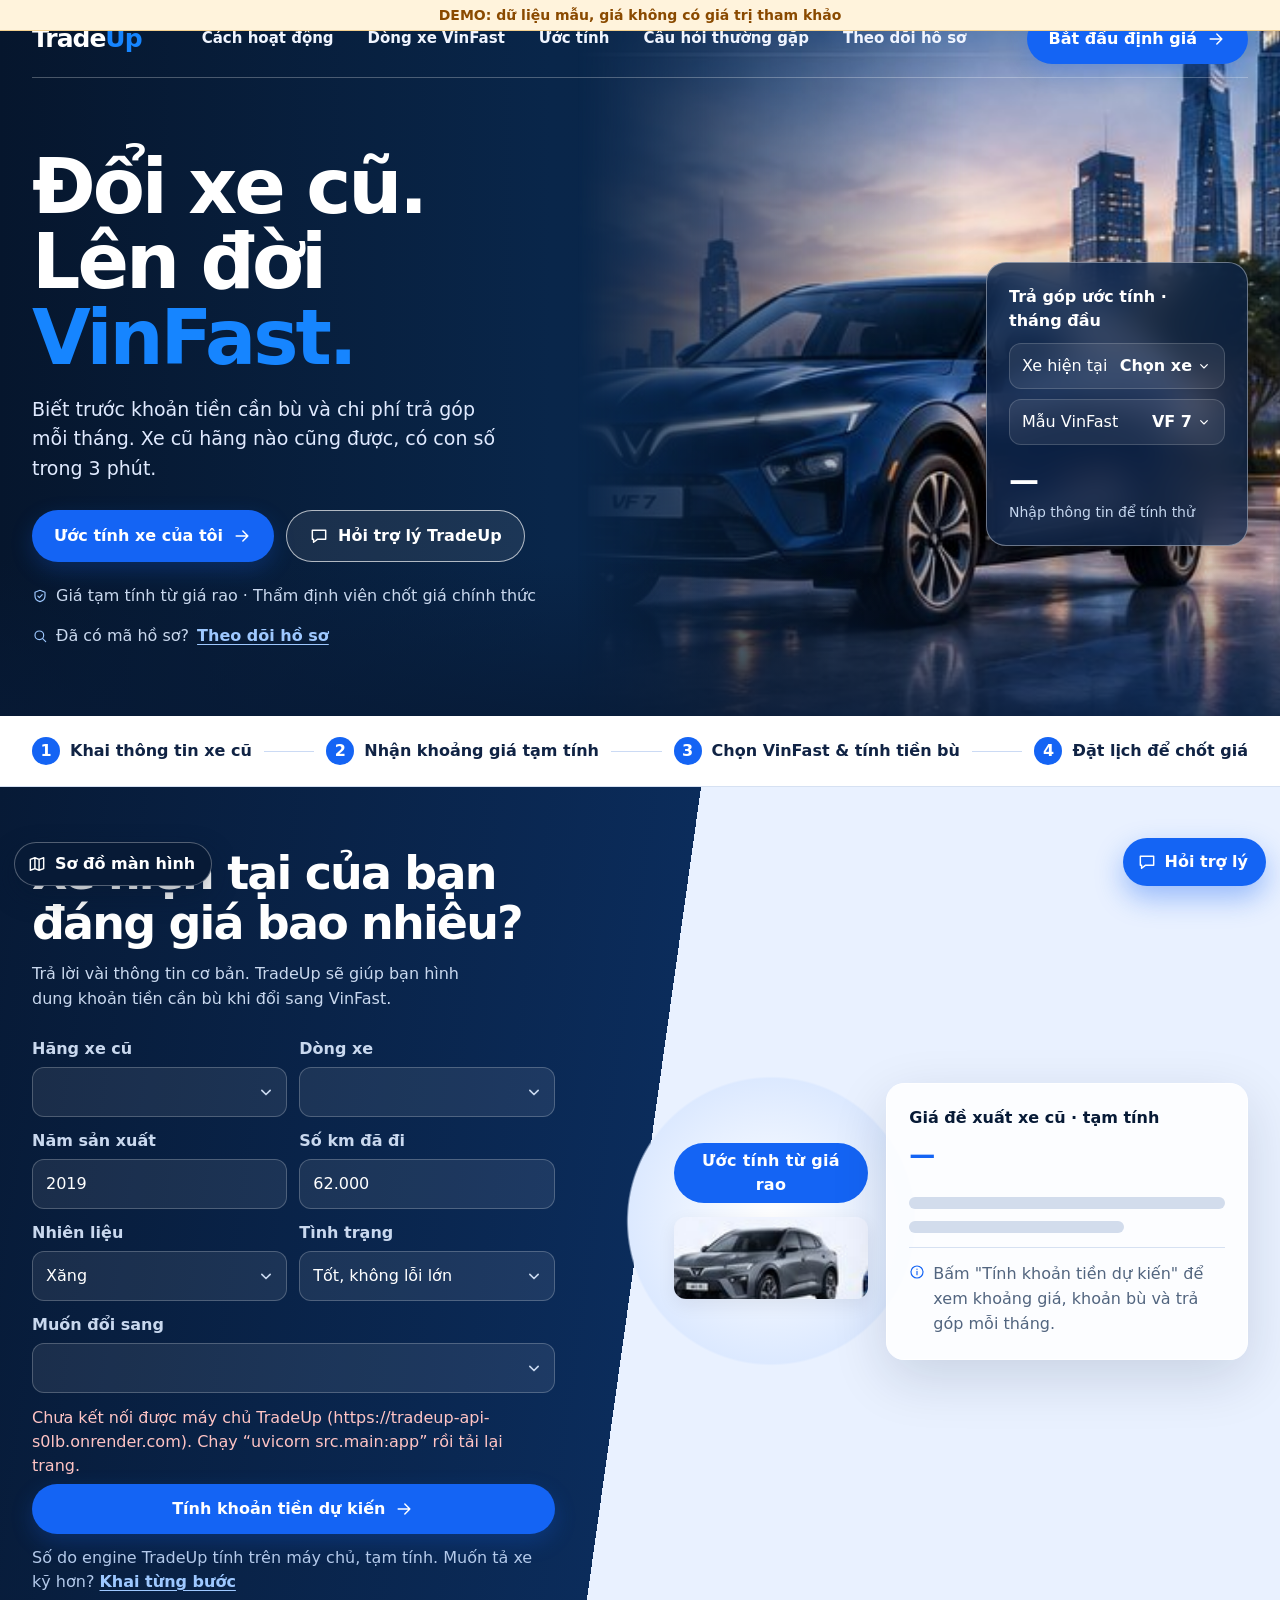
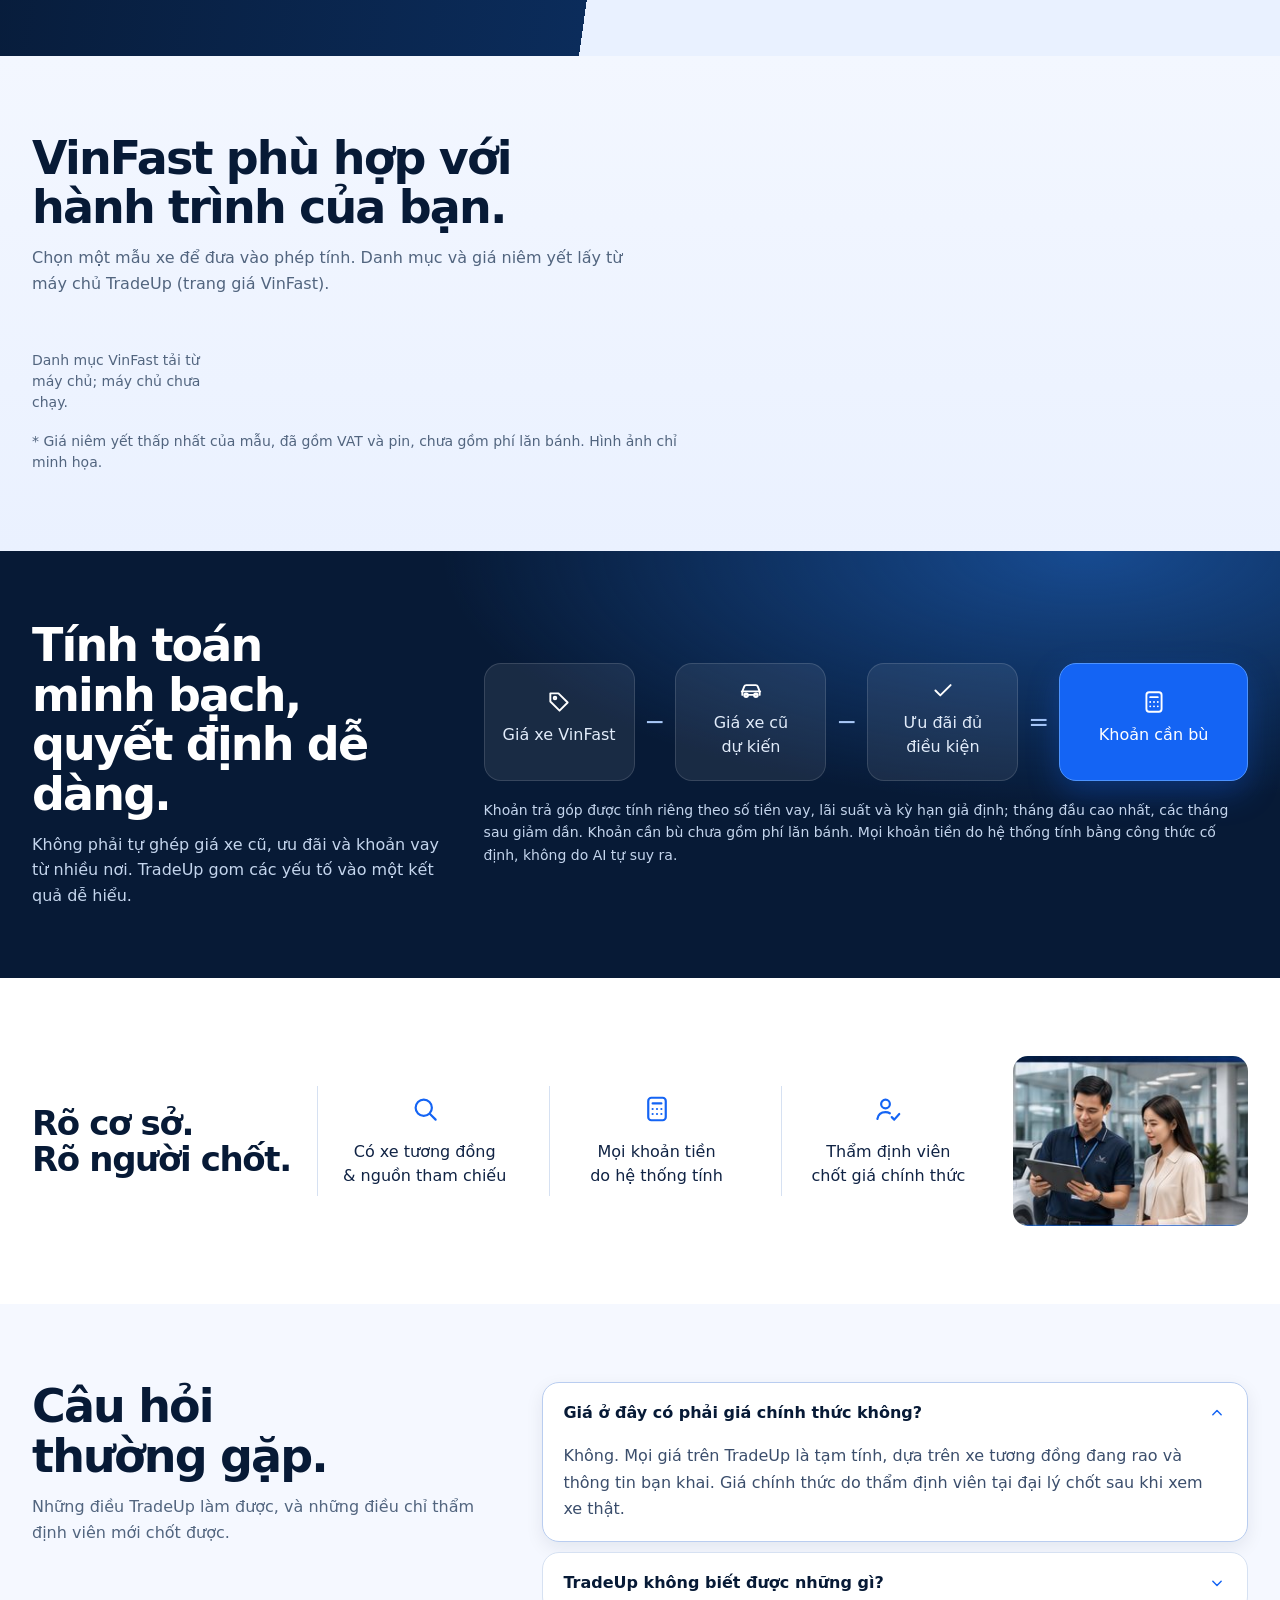
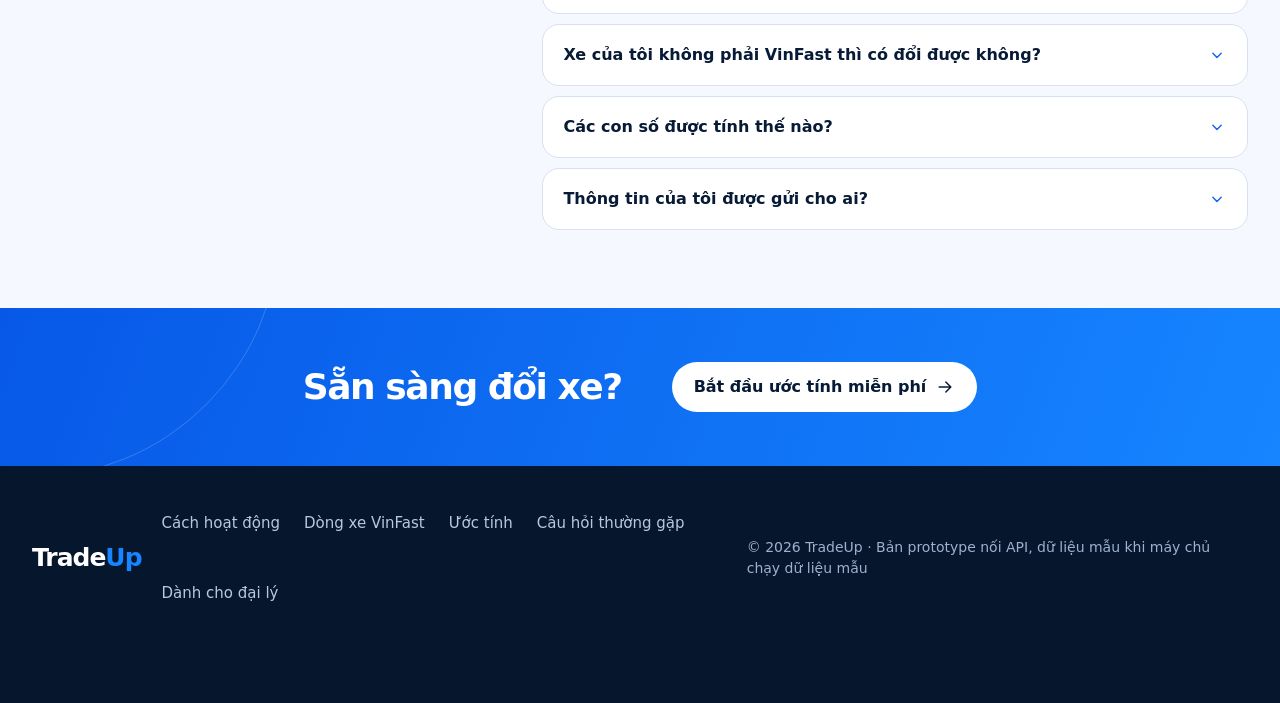
==== commit 26849a9b: "Point GitHub Pages copy at the Render API Co-Authored-By: Claude Opus 5.5 <noreply@anthropic.com>" ====
--- a/index.html
+++ b/index.html
@@ -166,6 +166,7 @@
   </div>
 </footer>
 
+<script src="assets/js/config.js"></script>
 <script src="assets/js/data.js?v=g2-1b"></script>
 <script src="assets/js/store.js?v=g2-1b"></script>
 <script src="assets/js/ui.js?v=g2-1b"></script>
